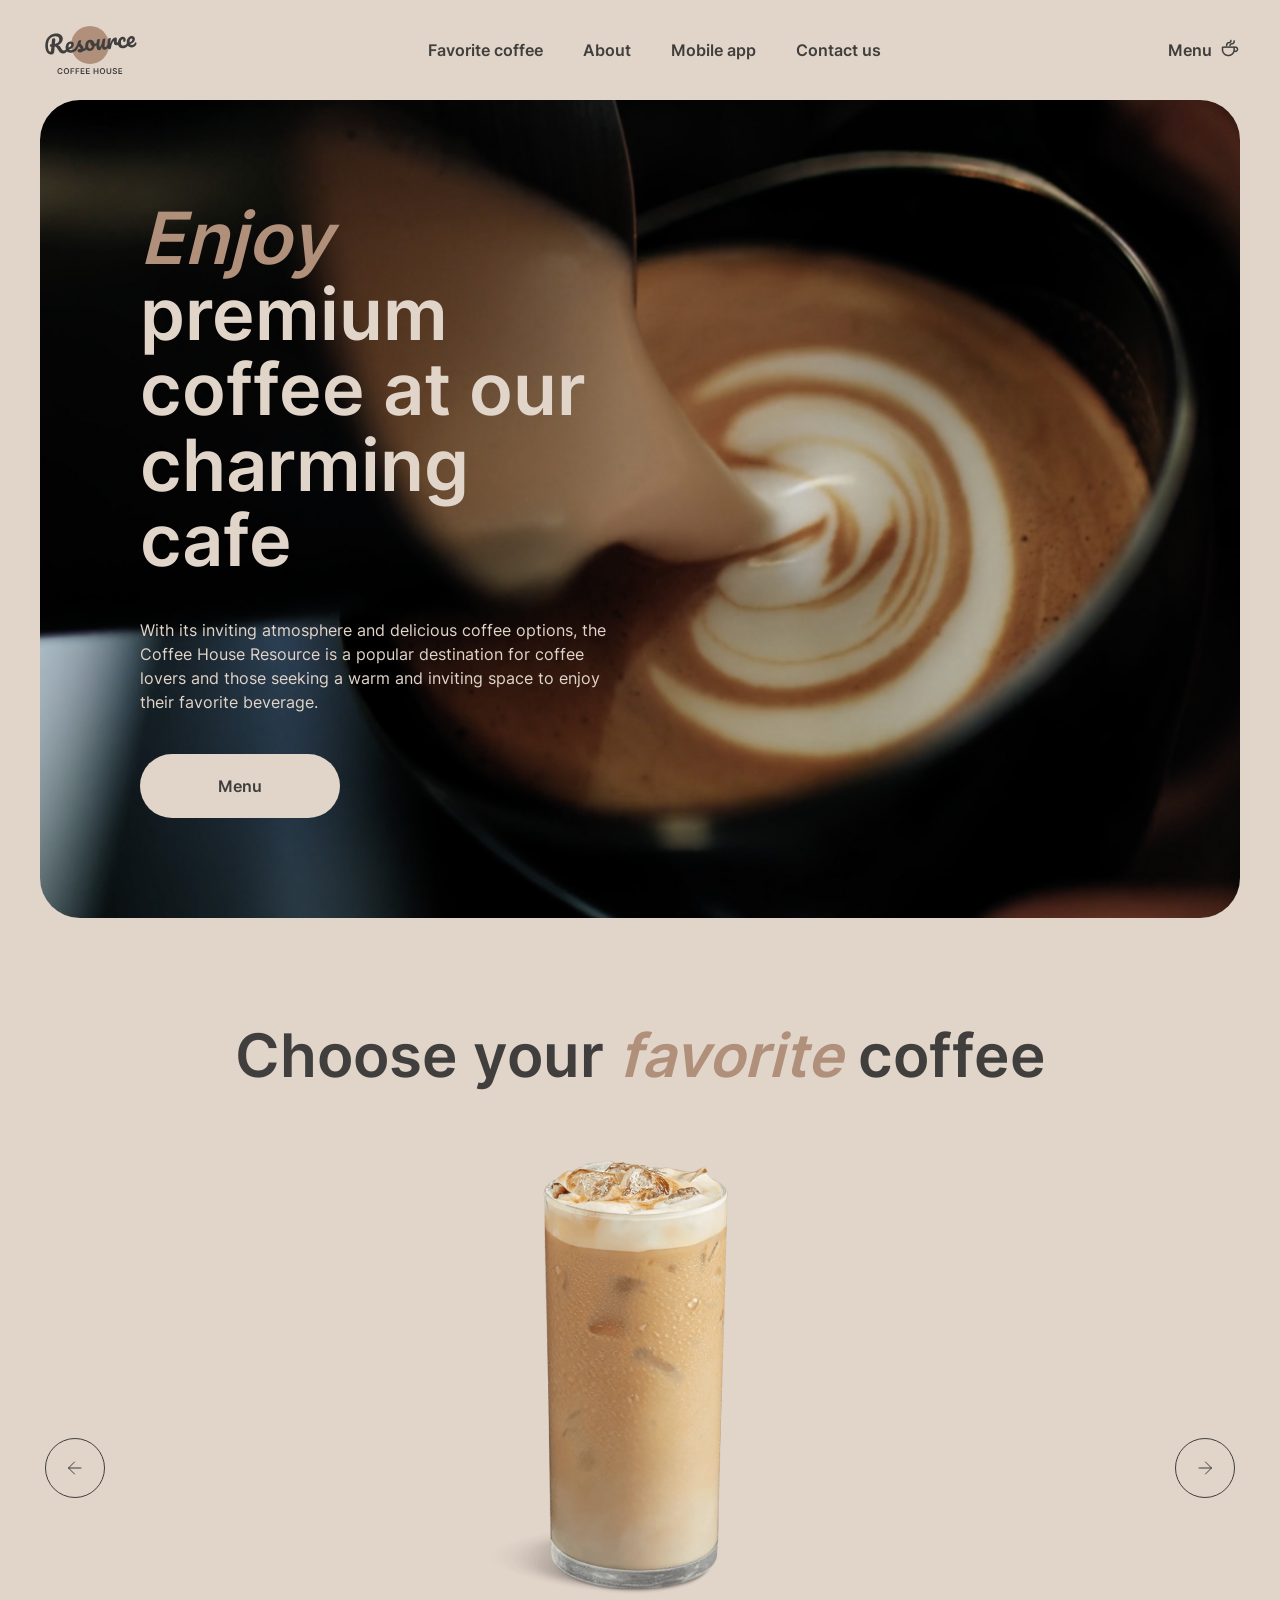
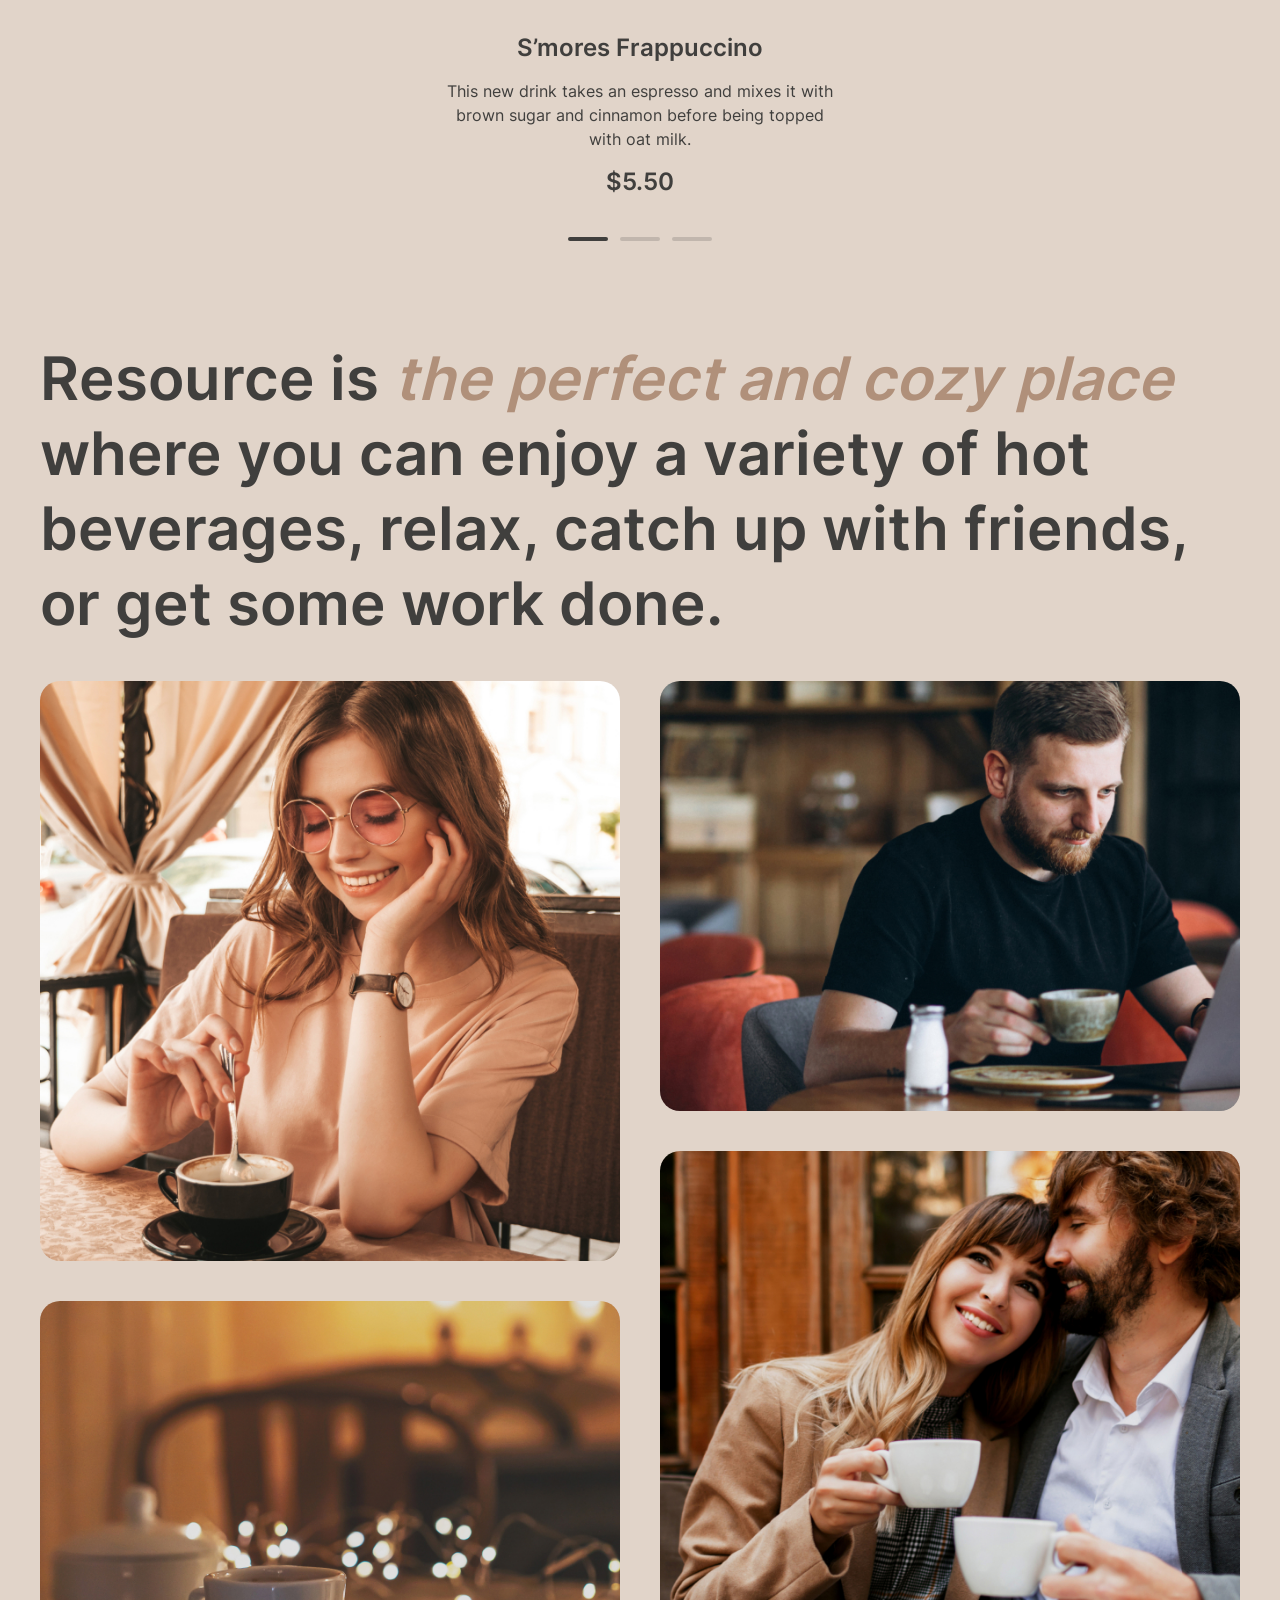
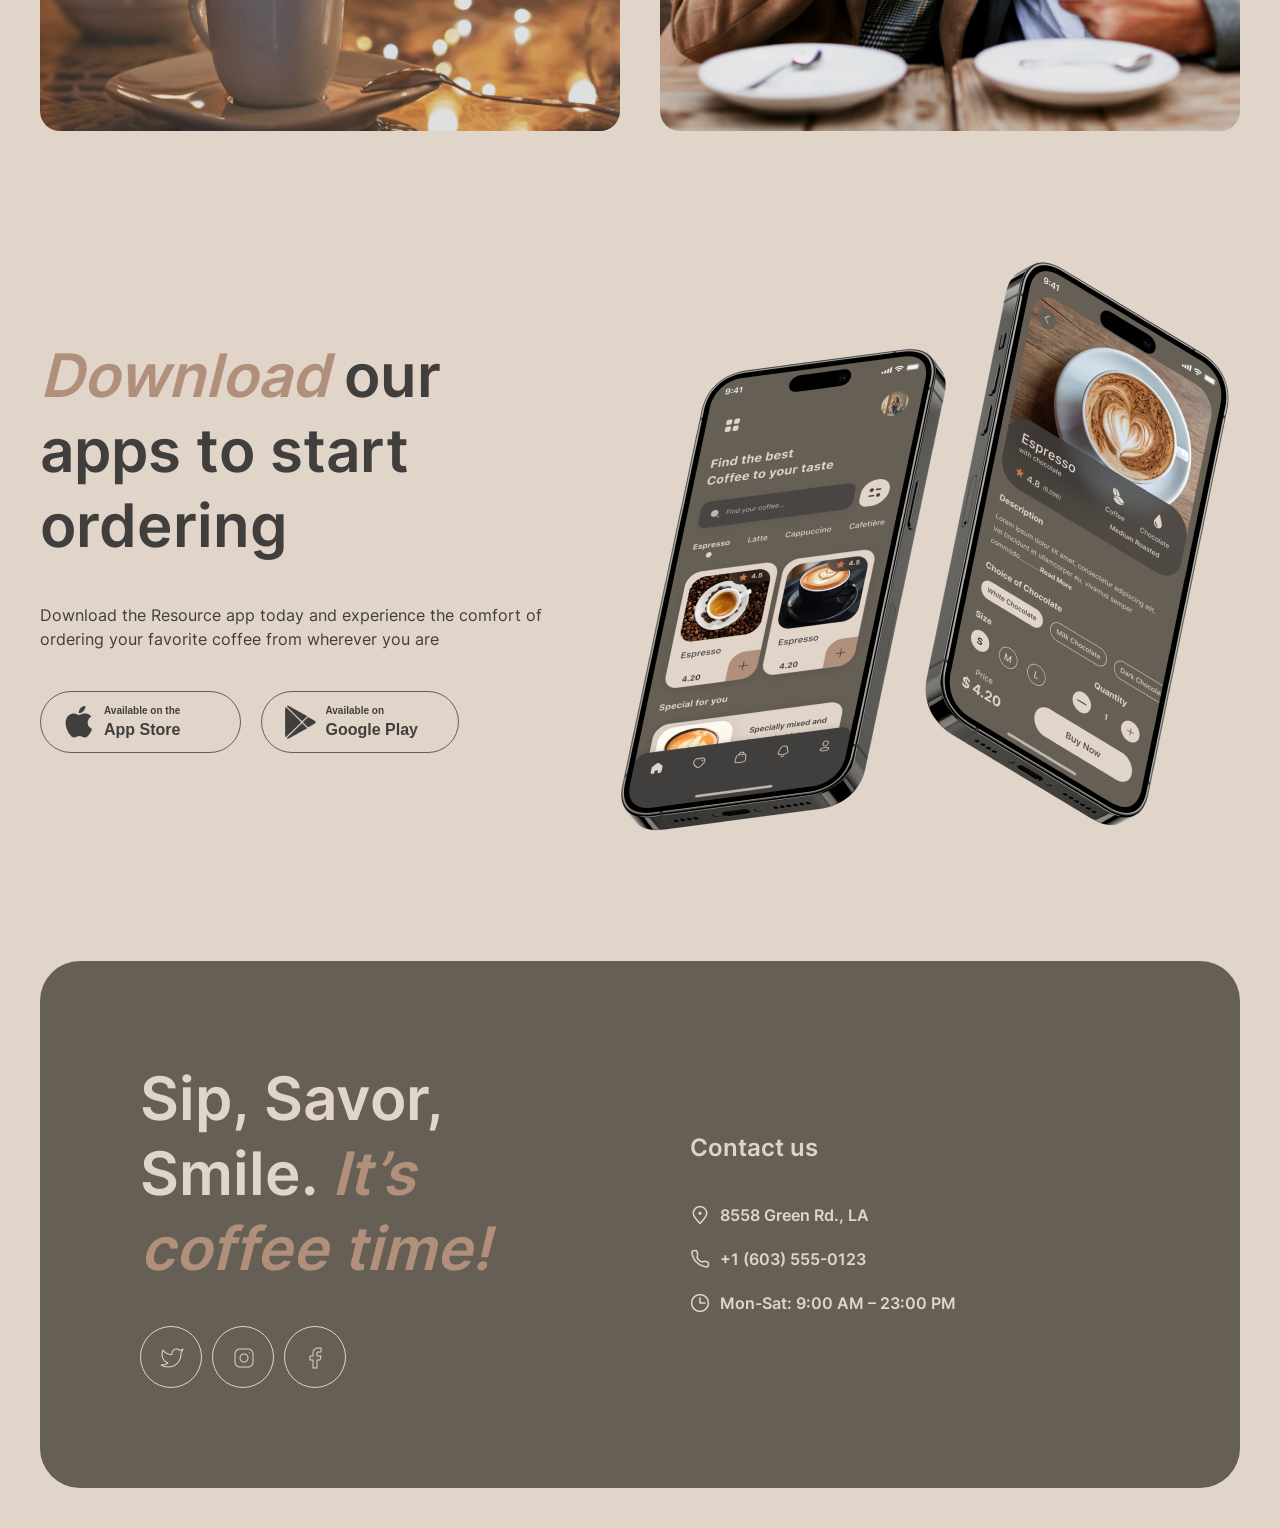
==== coffee-house/index.html @ 6db224a8 "feat: add implementation of the burger menu on both pages" ====
<!DOCTYPE html>
<html lang="en">

<head>
    <meta charset="UTF-8">
    <meta name="viewport" content="width=device-width, initial-scale=1.0">
    <link rel="stylesheet" href="styles.css">
    <link rel="icon" type="image/x-icon" href="images/favicon.ico">
    <title>Coffee House</title>
</head>

<body class="body">
    <header>
        <div class="container">
            <a class="logo" href="/coffee-house"><img src="images/logo.svg"
                    alt="Coffee House Logo"></a>
            <nav>
                <ul>
                    <li><a href="#favorite" class="nav-link">Favorite coffee</a></li>
                    <li><a href="#about-us" class="nav-link">About</a></li>
                    <li><a href="#download" class="nav-link">Mobile app</a></li>
                    <li><a href="#footer" class="nav-link">Contact us</a></li>
                </ul>
            </nav>
            <a class="menu-button" href="menu">Menu</a>
            <button class="burger"><span></span><span></span></button>
            <ul class="burger-menu">
                <li><a href="#favorite" class="burger-link">Favorite coffee</a></li>
                <li><a href="#about-us" class="burger-link">About</a></li>
                <li><a href="#download" class="burger-link">Mobile app</a></li>
                <li><a href="#footer" class="burger-link burger-last">Contact us</a></li>
                <li><a class="burger-link burger-last2" href="menu">Menu <img src="images/coffee-cup.png" alt="icon"></a></li>
            </ul>
        </div>
    </header>
    <main>
        <section id="welcome" class="welcome">
            <div class="container">
                <div class="welcome-content">
                    <h1><span class="fontAccent">Enjoy</span> premium coffee at our charming cafe</h1>
                    <p>With its inviting atmosphere and delicious coffee options, the Coffee House Resource is a popular
                        destination for coffee lovers and those seeking a warm and inviting space to enjoy their
                        favorite
                        beverage.</p>
                    <a class="button-primary" href="menu"><span>Menu</span></a>
                </div>
            </div>
        </section>
        <section id="favorite" class="favorite">
            <div class="container">
                <h2>Choose your <span class="fontAccent">favorite</span> coffee</h2>
                <button class="button-icon-dark prev"></button>
                <div class="favorite-item">
                    <img src="images/coffee-slider-1.png" alt="coffee slider 1">
                    <h3>S’mores Frappuccino</h3>
                    <p>This new drink takes an espresso and mixes it with brown sugar and cinnamon before being topped
                        with oat milk.</p>
                    <h3>$5.50</h3>
                </div>
                <button class="button-icon-dark next"></button>
                <div class="favorite-control">
                    <div class="active"></div>
                    <div></div>
                    <div></div>
                </div>
            </div>
        </section>
        <section id="about-us" class="about-us">
            <div class="container">
                <h2>Resource is <span class="fontAccent">the perfect and cozy place</span> where you can enjoy a variety
                    of hot beverages, relax, catch up with friends, or get some work done.</h2>
                <div class="about-us-gallery">
                    <figure>
                        <div class="img-container"><img src="images/about-1.jpg" alt="about-1"></div>
                    </figure>
                    <figure>
                        <div class="img-container"><img src="images/about-2.jpg" alt="about-2"></div>
                    </figure>
                    <figure>
                        <div class="img-container"><img src="images/about-3.jpg" alt="about-3"></div>
                    </figure>
                    <figure>
                        <div class="img-container"><img src="images/about-4.jpg" alt="about-4"></div>
                    </figure>
                </div>
            </div>
        </section>
        <section id="download" class="download">
            <div class="container">
                <div class="download-content">
                    <h2><span class="fontAccent">Download</span> our apps to start ordering</h2>
                    <p>Download the Resource app today and experience the comfort of ordering your favorite coffee from
                        wherever you are</p>
                    <div class="button-app-container">
                        <button class="button-app">
                            <span class="icon-apple"></span>
                            <span class="text">
                                <span class="caption">Available on the</span> <span>App Store</span>
                            </span>
                        </button>
                        <button class="button-app" style="padding-right: 40px;">
                            <span class="icon-google"></span>
                            <span class="text">
                                <span class="caption">Available on</span><span>Google Play</span>
                            </span>
                        </button>
                    </div>
                </div>
                <img src="images/mobile-screens.png" alt="Download our app">
            </div>
        </section>
        <footer id="footer" class="footer">
            <div class="container">
                <div class="footer-container">
                    <div class="footer-left">
                        <h2>Sip, Savor, Smile. <span class="fontAccent">It’s coffee time!</span></h2>
                        <ul>
                            <li><a href="https://twitter.com"><i></i></a></li>
                            <li><a href="https://x.com"></a><i></i></li>
                            <li><a href="https://facebook.com"><i></i></a></li>
                        </ul>
                    </div>
                    <div class="footer-right">
                        <h3>Contact us</h3>
                        <ul>
                            <li><a href="https://maps.app.goo.gl/t4hetUvijVjpXAoU9" target="_blank">8558 Green Rd.,
                                    LA</a></li>
                            <li><a href="tel:+1-603-555-0123">+1 (603) 555-0123</a></li>
                            <li><a href="#footer">Mon-Sat: 9:00 AM – 23:00 PM</a></li>
                        </ul>
                    </div>
                </div>
            </div>
        </footer>
    </main>
    <script src="script.js"></script>
</body>

</html>
---- coffee-house/styles.css ----
@font-face {
  font-display: swap;
  font-family: "Inter";
  font-style: normal;
  font-weight: 400;
  src: url("fonts/inter-v13-latin-regular.woff2") format("woff2");
}
@font-face {
  font-display: swap;
  font-family: "Inter";
  font-style: normal;
  font-weight: 600;
  src: url("fonts/inter-v13-latin-600.woff2") format("woff2");
}
html {
  scroll-behavior: smooth;
}

body {
  max-width: 1440px;
  margin: 0 auto;
  font-family: "Inter";
  font-size: 16px;
  font-weight: 400;
  line-height: 150%;
  background: #E1D4C9;
  color: #403F3D;
}

.overflow {
  overflow: hidden;
}

.body.overflow .burger span {
  transform: rotate(45deg);
  top: 50%;
}
.body.overflow .burger span:last-of-type {
  transform: rotate(-45deg);
}

.container {
  margin: 0 40px;
  max-width: 1360px;
  display: flex;
  flex-wrap: wrap;
}
@media screen and (max-width: 380px) {
  .container {
    margin: 0 16px;
  }
}

h1, h2, h3 {
  margin: 0;
  font-weight: 600;
}

h1 {
  font-size: 72px;
  line-height: 105%;
}
@media screen and (max-width: 700px) {
  h1 {
    font-size: 42px;
    line-height: 115%;
  }
}

h2 {
  font-size: 60px;
  line-height: 125%;
}
@media screen and (max-width: 700px) {
  h2 {
    font-size: 32px;
  }
}

h3 {
  font-size: 24px;
  line-height: 125%;
}

ul {
  list-style-type: none;
  margin: 0;
  padding: 0;
}

p {
  margin: 0;
}

.fontAccent {
  font-style: italic;
  color: #B0907A;
}

.caption {
  font-size: 10px;
  font-weight: 600;
  line-height: 140%;
}

a, button {
  font-weight: 600;
  line-height: 150%;
  text-decoration: none;
  color: #403F3D;
  border: none;
  background: none;
  cursor: pointer;
}

a {
  position: relative;
}
a::after {
  content: "";
  position: absolute;
  bottom: -5px;
  left: 0;
  width: 0%;
  transition: width 0.3s ease;
  height: 2px;
  background: #403F3D;
  border-radius: 25px;
}
@media (hover: hover) {
  a:hover::after {
    width: 100%;
  }
}

.button-primary {
  padding: 20px 0px;
  border-radius: 100px;
  font-size: 16px;
  background: #E1D4C9;
}
.button-primary::after {
  content: none;
}
.button-primary span {
  position: relative;
}
.button-primary span::before {
  transition: opacity 0.3s ease;
  content: "";
  position: absolute;
  width: 20px;
  height: 20px;
  background: url("images/css_sprites.png") -10px -50px;
  right: -30px;
  opacity: 0;
}
@media (hover: hover) {
  .button-primary:hover span::before {
    opacity: 1;
  }
}

.button-icon-dark {
  padding: 29px;
  border-radius: 100%;
  border: 1px solid #403F3D;
  background-image: url([data-uri]);
  background-repeat: no-repeat;
  background-position: center;
  transition: all 0.3s ease;
}
@media (hover: hover) {
  .button-icon-dark:hover {
    background-color: #403F3D;
    background-image: url([data-uri]);
  }
}

.button-app {
  padding: 12px 60px 10px 20px;
  border-radius: 100px;
  font-size: 16px;
  border: 1px solid #665F55;
  transition: background-color 0.3s ease;
}
@media (hover: hover) {
  .button-app:hover {
    background-color: #665F55;
    color: #E1D4C9;
  }
  .button-app:hover span[class^=icon-] {
    filter: invert(100%);
  }
}

.burger {
  z-index: 199;
}
.burger-link {
  font-size: 32px;
  font-weight: 600;
  line-height: 125%;
}
.burger-link.menu-button::before {
  width: 40px;
  height: 40px;
}
.burger-last {
  margin-top: 160px;
}
@media screen and (max-width: 700px) {
  .burger-last {
    margin-top: 0;
  }
}
.burger-last2 {
  margin-top: 40px;
}
.burger-last2 img {
  padding-left: 15px;
}
.burger-menu {
  display: none;
  position: fixed;
  transform: translateX(100%);
  transition: transform 0.3s ease;
  flex-direction: column;
  justify-content: start;
  align-items: center;
  overflow-y: scroll;
  top: 0;
  left: 0;
  right: 0;
  bottom: 0;
  z-index: 101;
  background: #E1D4C9;
  padding-top: 160px;
  gap: 60px;
}
@media screen and (max-width: 768px) {
  .burger-menu {
    display: flex;
  }
}
.burger-show {
  transform: translateX(0);
}

section {
  margin-bottom: 100px;
}

header {
  margin: 20px 0;
}
header .logo {
  z-index: 1000;
}
header .logo::after {
  content: none;
  margin: 20px 0;
}
header .container {
  justify-content: space-between;
  align-items: center;
}
header ul {
  display: flex;
  gap: 40px;
}
header .burger {
  display: none;
}
header .menu-button {
  padding-right: 28px;
  position: relative;
}
header .menu-button::before {
  content: "";
  position: absolute;
  width: 20px;
  height: 20px;
  background: url("images/css_sprites.png") -10px -50px;
  right: 0;
}
header a {
  display: flex;
}
@media screen and (max-width: 768px) {
  header .menu-button, header nav {
    display: none;
  }
  header .burger-link.menu-button {
    display: flex;
  }
  header .burger {
    display: flex;
    flex-direction: column;
    border: 1px solid #665F55;
    border-radius: 100px;
    padding: 21px;
    position: relative;
    text-align: center;
  }
  header .burger span {
    transition: all 0.5s ease;
    position: absolute;
    top: 37%;
    left: 30%;
    width: 17px;
    height: 1.5px;
    background-color: #403F3D;
  }
  header .burger span:last-of-type {
    top: 58%;
  }
}

.welcome {
  color: #E1D4C9;
}
.welcome-content {
  margin: 100px;
  display: flex;
  flex-direction: column;
  gap: 40px;
  flex-basis: 40%;
}
.welcome .container {
  border-radius: 40px;
  background: no-repeat url("images/img-hero.jpg");
  background-size: cover;
  background-position: center;
}
.welcome a {
  width: 200px;
  text-align: center;
}
@media screen and (max-width: 768px) {
  .welcome-content {
    flex-basis: 100%;
    margin: 100px 60px;
  }
  .welcome .button-primary span {
    margin-right: 30px;
  }
  .welcome .button-primary span:before {
    opacity: 1;
  }
}
@media screen and (max-width: 380px) {
  .welcome-content {
    margin: 60px 16px;
  }
}

.favorite-item {
  display: flex;
  flex-direction: column;
  align-items: center;
  max-width: 36%;
  margin: 40px 0;
  text-align: center;
}
.favorite-control {
  display: flex;
  gap: 12px;
}
.favorite-control div {
  height: 4px;
  width: 40px;
  border-radius: 30px;
  background: #C1B6AD;
  cursor: pointer;
}
.favorite-control .active {
  background: #403F3D;
}
.favorite .container {
  flex-direction: column;
  align-items: center;
  justify-content: center;
  position: relative;
}
.favorite p {
  margin: 16px;
  text-align: center;
}
.favorite img {
  margin-bottom: 20px;
}
@media screen and (max-width: 550px) {
  .favorite img {
    width: 100%;
  }
}
.favorite button {
  position: absolute;
  top: 51%;
}
.favorite .prev {
  left: 5px;
  transform-origin: center;
  transform: rotate(180deg);
}
.favorite .next {
  right: 5px;
}
@media screen and (max-width: 768px) {
  .favorite-item {
    max-width: 68%;
  }
  .favorite h2 {
    text-align: center;
  }
  .favorite .prev {
    left: 0;
    top: 55%;
  }
  .favorite .next {
    right: 0;
    top: 55%;
  }
}
@media screen and (max-width: 380px) {
  .favorite-item {
    max-width: unset;
  }
  .favorite-item p {
    margin: 16px 0;
  }
  .favorite .next, .favorite .prev {
    display: none;
  }
}

.about-us {
  margin-bottom: 60px;
}
@media screen and (max-width: 768px) {
  .about-us {
    margin-bottom: 85px;
  }
}
.about-us .container {
  flex-direction: column;
}
.about-us-gallery {
  margin-top: 40px;
  -moz-column-count: 2;
       column-count: 2;
  -moz-column-gap: 40px;
       column-gap: 40px;
}
@media screen and (max-width: 768px) {
  .about-us-gallery {
    display: flex;
    flex-flow: column wrap;
  }
}
.about-us-gallery .img-container {
  border-radius: 20px;
  max-width: 100%;
  display: flex;
  align-items: center;
  grid-row: 1/-1;
  grid-column: 1;
  overflow: hidden;
}
@media screen and (max-width: 768px) {
  .about-us-gallery .img-container {
    min-width: 100%;
  }
}
@media (hover: hover) {
  .about-us-gallery .img-container:hover img {
    transform: scale(1);
  }
}
.about-us-gallery .img-container img {
  transition: all 0.3s ease;
  transform: scale(1.1);
  transform-origin: center;
  width: 100%;
}
@media screen and (max-width: 380px) {
  .about-us-gallery .img-container img {
    transform: translateX(-189px);
    width: unset;
  }
}
.about-us-gallery figure {
  margin: 0;
  display: grid;
  grid-template-rows: 1fr auto;
  margin-bottom: 40px;
  -moz-column-break-inside: avoid;
       break-inside: avoid;
}
.about-us-gallery figure:first-of-type .img-container {
  max-width: 660px;
  max-height: 590px;
}
.about-us-gallery figure:nth-of-type(2) .img-container {
  max-width: 660px;
  max-height: 430px;
}
.about-us-gallery figure:nth-of-type(3) .img-container {
  max-width: 660px;
  max-height: 430px;
}
.about-us-gallery figure:last-of-type .img-container {
  max-width: 660px;
  max-height: 590px;
}
@media screen and (max-width: 768px) {
  .about-us-gallery figure {
    margin-bottom: 14px;
  }
  .about-us-gallery figure:nth-of-type(2) .img-container, .about-us-gallery figure:nth-of-type(3) .img-container {
    display: none;
  }
}

.download .container {
  justify-content: space-between;
}
.download-content {
  display: flex;
  flex-direction: column;
  justify-content: center;
  flex-basis: 45%;
}
@media screen and (max-width: 768px) {
  .download-content {
    flex-basis: 100%;
  }
}
.download .button-app-container {
  display: flex;
  flex-wrap: wrap;
  gap: 20px;
}
.download p {
  margin: 40px 0;
}
.download button {
  display: flex;
}
.download button .icon-google {
  width: 36px;
  height: 36px;
  background: url("images/css_sprites.png") -10px -358px;
}
.download button .icon-apple {
  width: 36px;
  height: 36px;
  background: url("images/css_sprites.png") -10px -302px;
}
.download button .text {
  display: flex;
  flex-direction: column;
  padding-left: 7px;
  text-align: left;
}
@media screen and (max-width: 768px) {
  .download img {
    margin: 102px auto 0;
  }
}
@media screen and (max-width: 765px) {
  .download img {
    width: 100%;
  }
}
@media screen and (max-width: 380px) {
  .download img {
    margin-top: 42px;
  }
}

.footer {
  color: #E1D4C9;
  margin-bottom: 40px;
}
.footer a {
  color: #E1D4C9;
}
.footer h2, .footer h3 {
  margin-bottom: 40px;
}
.footer-left, .footer-right {
  flex: 1 1 0;
}
.footer-container {
  display: flex;
  flex-wrap: wrap;
  background-color: #665F55;
  padding: 100px;
  align-items: center;
  border-radius: 40px;
  width: 100%;
}
@media screen and (max-width: 768px) {
  .footer-container {
    padding: 100px 60px;
  }
}
@media screen and (max-width: 380px) {
  .footer-container {
    padding: 60px 15px;
  }
}
.footer-left a::after {
  content: none;
}
.footer-left ul {
  display: flex;
  gap: 10px;
}
.footer-left ul i {
  width: 24px;
  height: 24px;
  display: block;
  margin: 19px;
}
.footer-left ul i::after {
  content: none;
}
.footer-left ul li {
  width: 60px;
  height: 60px;
  border-radius: 100%;
  border: 1px solid #E1D4C9;
  cursor: pointer;
  transition: all 0.3s ease;
}
@media (hover: hover) {
  .footer-left ul li:hover {
    background-color: #E1D4C9;
  }
  .footer-left ul li:hover i {
    filter: invert(1);
  }
}
.footer-left ul li:first-of-type i {
  background: url("images/css_sprites.png") -10px -258px;
}
.footer-left ul li:nth-of-type(2) i {
  background: url("images/css_sprites.png") -10px -214px;
}
.footer-left ul li:last-of-type i {
  background: url("images/css_sprites.png") -10px -170px;
}
.footer-right {
  margin-left: 100px;
}
.footer-right ul {
  display: flex;
  flex-direction: column;
  gap: 20px;
}
.footer-right a::after {
  background-color: #E1D4C9;
}
.footer-right li:first-of-type a {
  background: url("images/css_sprites.png") -10px -130px no-repeat;
}
.footer-right li:nth-of-type(2) a {
  background: url("images/css_sprites.png") -10px -90px no-repeat;
}
.footer-right li:last-of-type a {
  background: url("images/css_sprites.png") -10px -10px no-repeat;
}
.footer-right a {
  padding-left: 30px;
}
@media screen and (max-width: 768px) {
  .footer-right {
    margin-left: 0;
    margin-top: 100px;
  }
  .footer-left {
    flex: unset;
  }
}
@media screen and (max-width: 380px) {
  .footer-right {
    margin-top: 40px;
  }
}

@media screen and (max-width: 410px) {
  body.menu h1 {
    font-size: 32px;
    line-height: 115%;
  }
}
body.menu .menu-columns {
  display: flex;
  flex-flow: row wrap;
  justify-content: center;
  width: 100%;
  gap: 40px;
}
body.menu .menu-columns-item {
  flex: 0 0 20%;
  border-radius: 40px;
  outline: 1px solid #C1B6AD;
  cursor: pointer;
}
body.menu .menu-columns-item-text {
  margin: 20px;
  display: flex;
  flex-direction: column;
}
body.menu .menu-columns-item-text p {
  margin: 12px 0;
}
@media screen and (max-width: 768px) {
  body.menu .menu-columns-item {
    flex-basis: 45%;
    flex-grow: 0;
  }
  body.menu .menu-columns-item:nth-of-type(8), body.menu .menu-columns-item:nth-of-type(7), body.menu .menu-columns-item:nth-of-type(6), body.menu .menu-columns-item:nth-of-type(5) {
    display: none;
  }
}
@media (hover: hover) {
  body.menu .menu-columns-item:hover .img-box img {
    transform: scale(1);
  }
}
body.menu .menu-columns .img-box {
  width: 310px;
  height: 310px;
  border-radius: 40px;
  overflow: hidden;
  display: flex;
}
body.menu .menu-columns .img-box img {
  transform: scale(1.1);
  transform-origin: center;
  transition: all 0.3s ease;
}
body.menu .menu-list .container {
  flex-direction: column;
  align-items: center;
}
@media screen and (max-width: 768px) {
  body.menu .menu-list {
    margin-bottom: 90px;
  }
}
body.menu .menu-list ul {
  display: flex;
  justify-content: center;
  gap: 16px;
  margin-bottom: 40px;
}
@media screen and (max-width: 400px) {
  body.menu .menu-list ul {
    gap: 6px;
    width: 100%;
  }
}
body.menu .menu-list ul .active {
  background-color: #665F55;
  color: #E1D4C9;
  border-color: #665F55;
}
body.menu .menu-list ul .active i {
  background-color: #E1D4C9;
}
body.menu .menu-list ul button {
  border: 1px solid #C1B6AD;
  border-radius: 100px;
  display: flex;
  align-items: center;
  padding: 8px;
  padding-right: 18px;
  font-size: 16px;
  transition: all 0.3s ease;
}
@media (hover: hover) {
  body.menu .menu-list ul button:hover {
    background-color: #665F55;
    color: #E1D4C9;
    border-color: #665F55;
  }
  body.menu .menu-list ul button:hover i {
    background-color: #E1D4C9;
  }
}
body.menu .menu-list ul button i {
  padding: 6.5px;
  background-color: #C1B6AD;
  border-radius: 50px;
  margin-right: 8px;
  display: inline-block;
}
body.menu .menu-list ul button i::before {
  content: "";
  display: block;
  left: 0;
  background: url("images/lazy_me.png") -10px -10px;
  width: 17px;
  height: 17px;
}
body.menu .menu-list li:nth-of-type(2) i::before {
  background: url("images/lazy_me.png") -10px -47px;
}
body.menu .menu-list li:last-of-type i::before {
  background: url("images/lazy_me.png") -10px -84px;
}
body.menu .menu-list .refresh {
  display: none;
}
body.menu .menu-list .refresh svg {
  fill: none;
  transition: fill 0.3s ease;
}
@media (hover: hover) {
  body.menu .menu-list .refresh:hover svg {
    fill: #665F55;
  }
  body.menu .menu-list .refresh:hover svg path {
    stroke: #C1B6AD;
  }
}
@media screen and (max-width: 768px) {
  body.menu .menu-list .refresh {
    display: block;
    width: 100%;
  }
}
body.menu h1 {
  font-size: 60px;
  line-height: 125%;
  text-align: center;
  width: 60%;
  margin-bottom: 39px;
}
@media screen and (max-width: 768px) {
  body.menu h1 {
    width: 100%;
    margin: 0 auto 40px auto;
  }
}
@media screen and (max-width: 520px) {
  body.menu h1 {
    font-size: 32px;
    line-height: 125%;
  }
}
body.menu .menu-button {
  cursor: default;
}
body.menu .menu-button::after {
  width: 100%;
  bottom: -2px;
}/*# sourceMappingURL=styles.css.map */
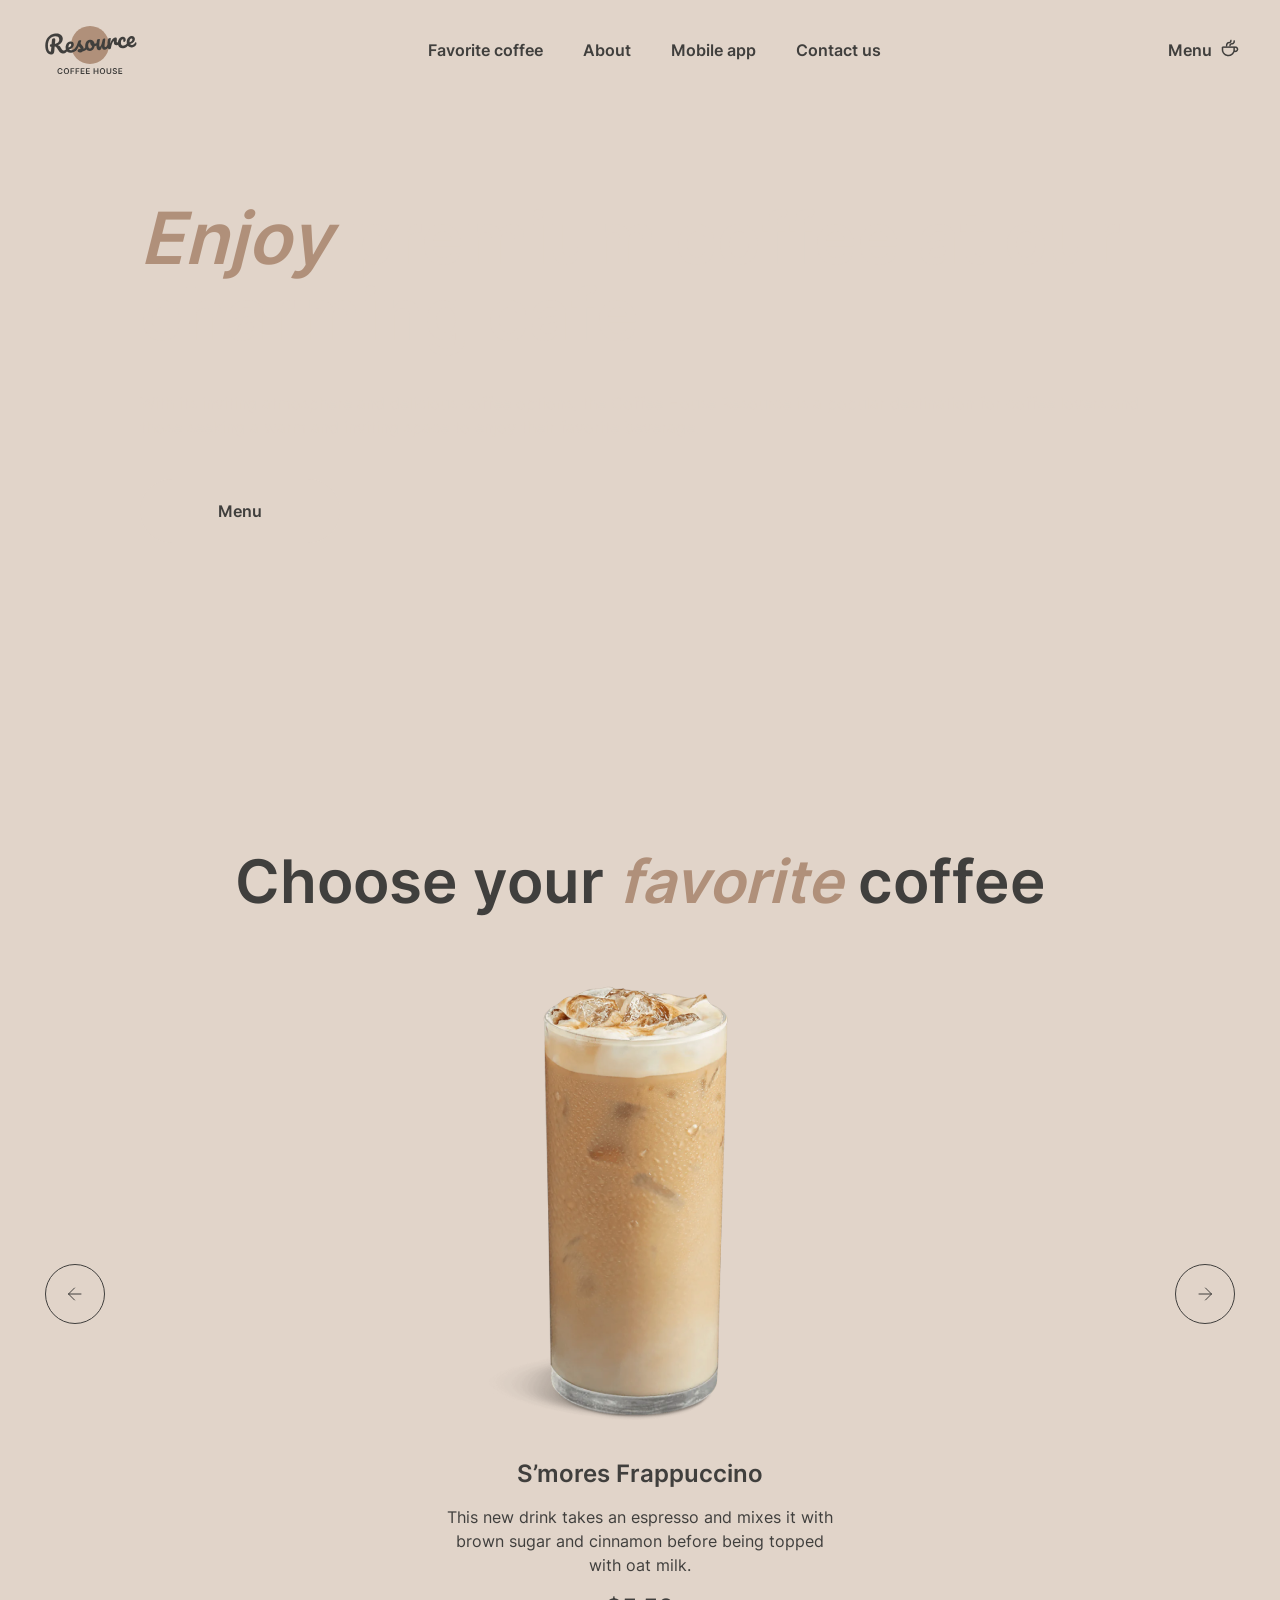
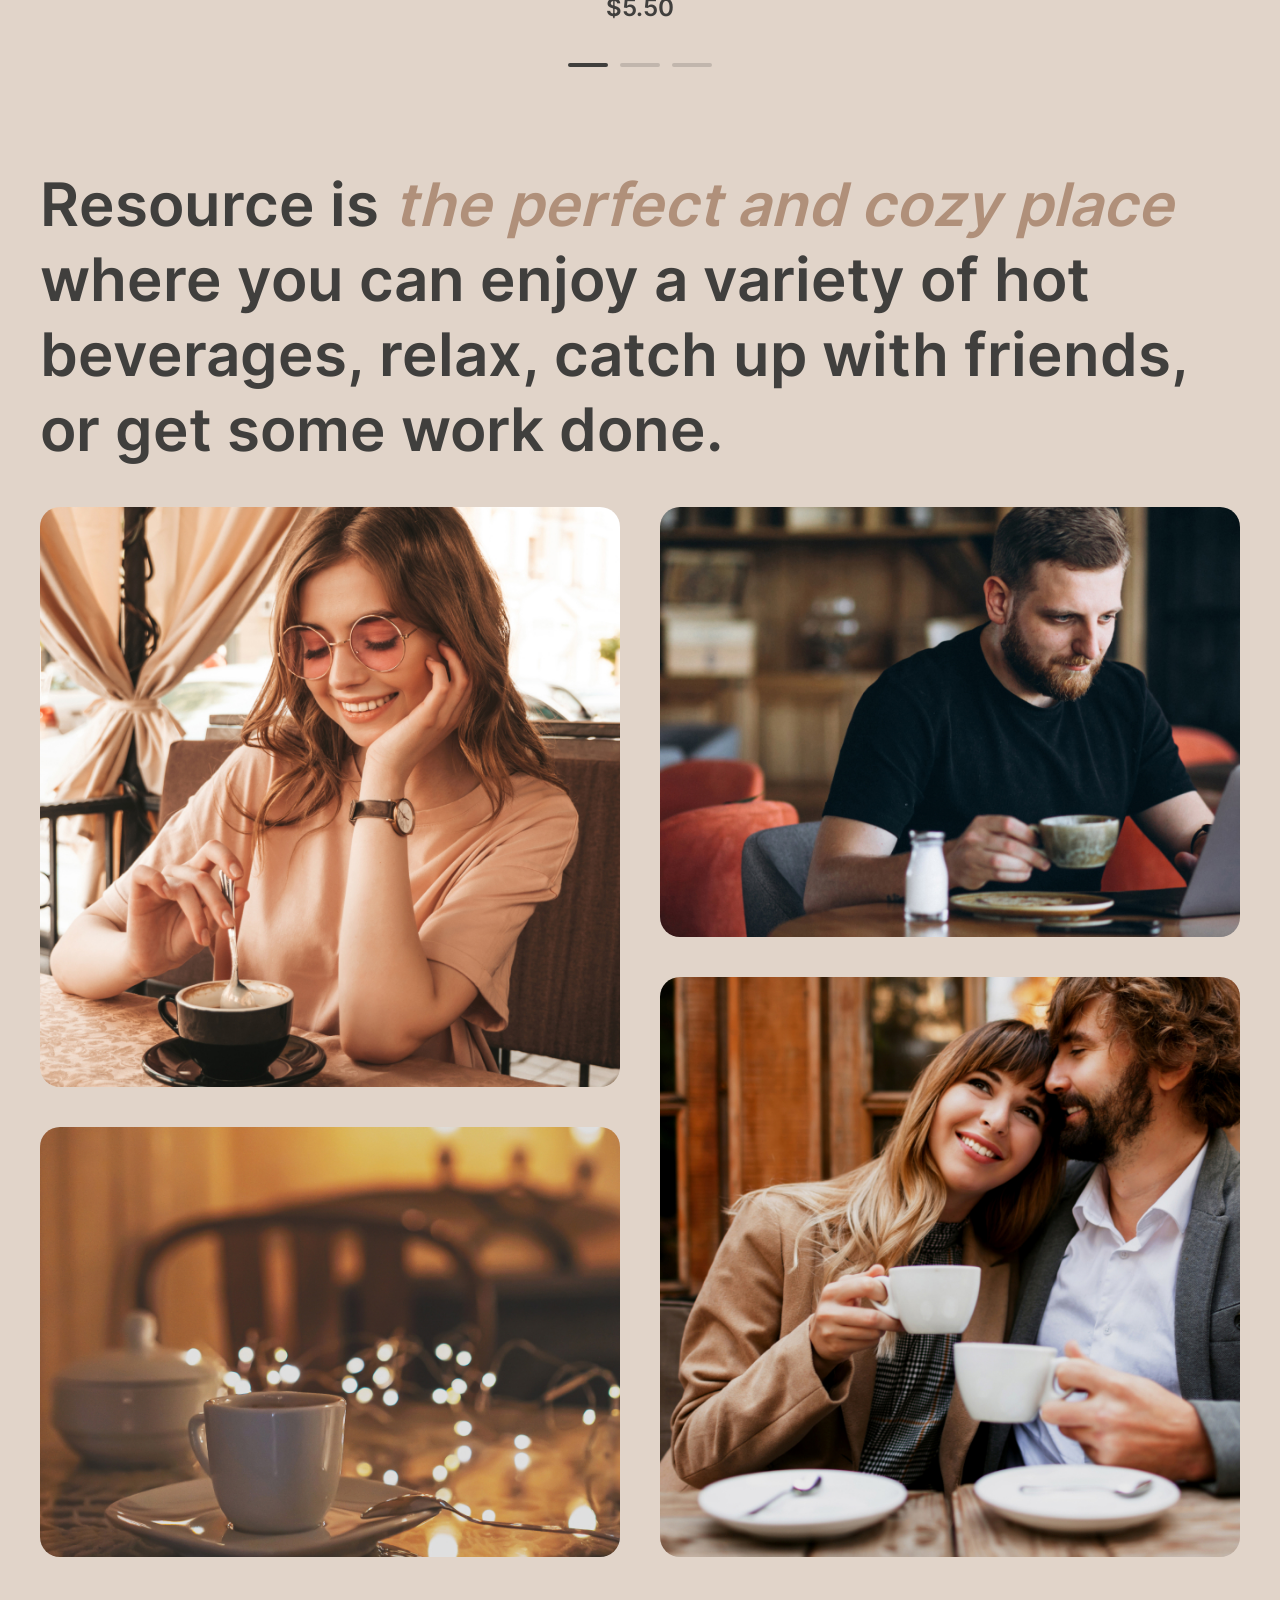
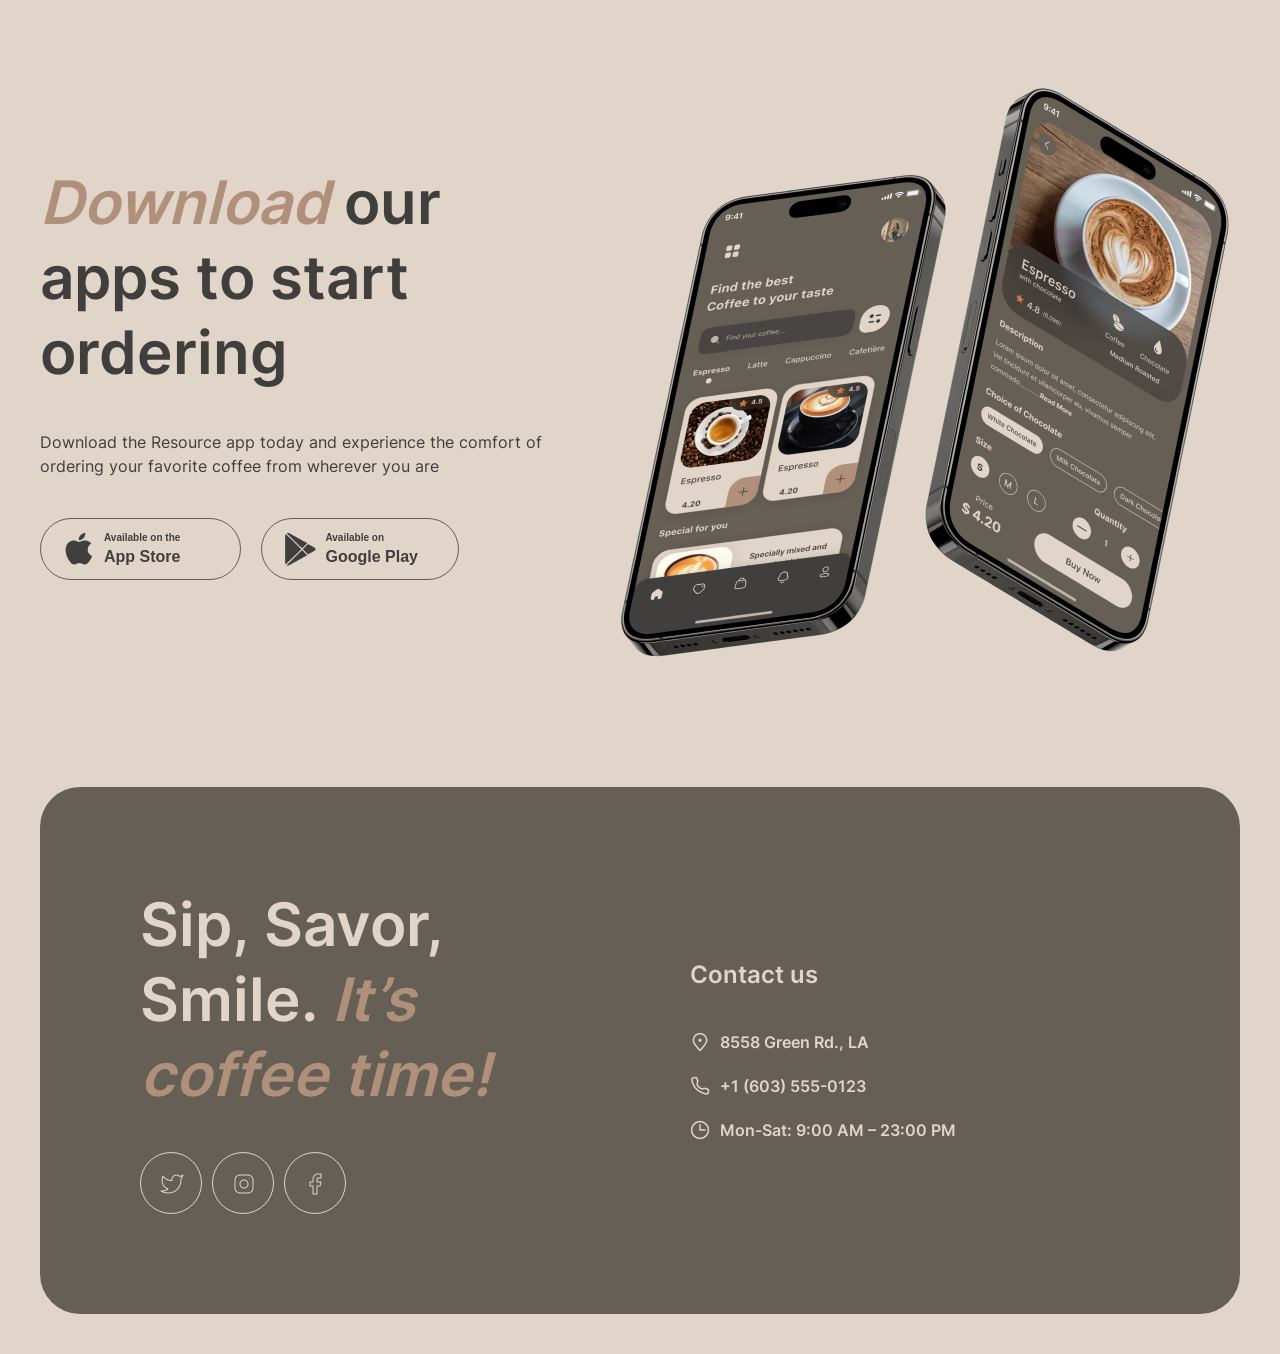
==== commit ed7fe669: "feat: add background video" ====
--- a/coffee-house/index.html
+++ b/coffee-house/index.html
@@ -36,6 +36,7 @@
     <main>
         <section id="welcome" class="welcome">
             <div class="container">
+                <video src="images/video.mp4" autoplay="" muted="" loop=""></video>
                 <div class="welcome-content">
                     <h1><span class="fontAccent">Enjoy</span> premium coffee at our charming cafe</h1>
                     <p>With its inviting atmosphere and delicious coffee options, the Coffee House Resource is a popular
--- a/coffee-house/styles.css
+++ b/coffee-house/styles.css
@@ -320,24 +320,42 @@
 .welcome {
   color: #E1D4C9;
 }
+.welcome video {
+  -o-object-fit: cover;
+     object-fit: cover;
+  height: 100%;
+  width: 100%;
+  filter: brightness(0.6);
+}
 .welcome-content {
   margin: 100px;
   display: flex;
   flex-direction: column;
   gap: 40px;
-  flex-basis: 40%;
+  max-width: 40%;
+  position: absolute;
+  left: 0;
+}
+@media screen and (max-width: 1370px) {
+  .welcome-content {
+    max-width: 100%;
+  }
 }
 .welcome .container {
+  position: relative;
+  max-width: 1360px;
+  height: 644px;
+  overflow: hidden;
+  display: flex;
+  justify-content: center;
   border-radius: 40px;
-  background: no-repeat url("images/img-hero.jpg");
-  background-size: cover;
-  background-position: center;
+  margin-bottom: 100px;
 }
 .welcome a {
   width: 200px;
   text-align: center;
 }
-@media screen and (max-width: 768px) {
+@media screen and (max-width: 795px) {
   .welcome-content {
     flex-basis: 100%;
     margin: 100px 60px;
@@ -349,7 +367,10 @@
     opacity: 1;
   }
 }
-@media screen and (max-width: 380px) {
+@media screen and (max-width: 490px) {
+  .welcome .container {
+    height: 552px;
+  }
   .welcome-content {
     margin: 60px 16px;
   }
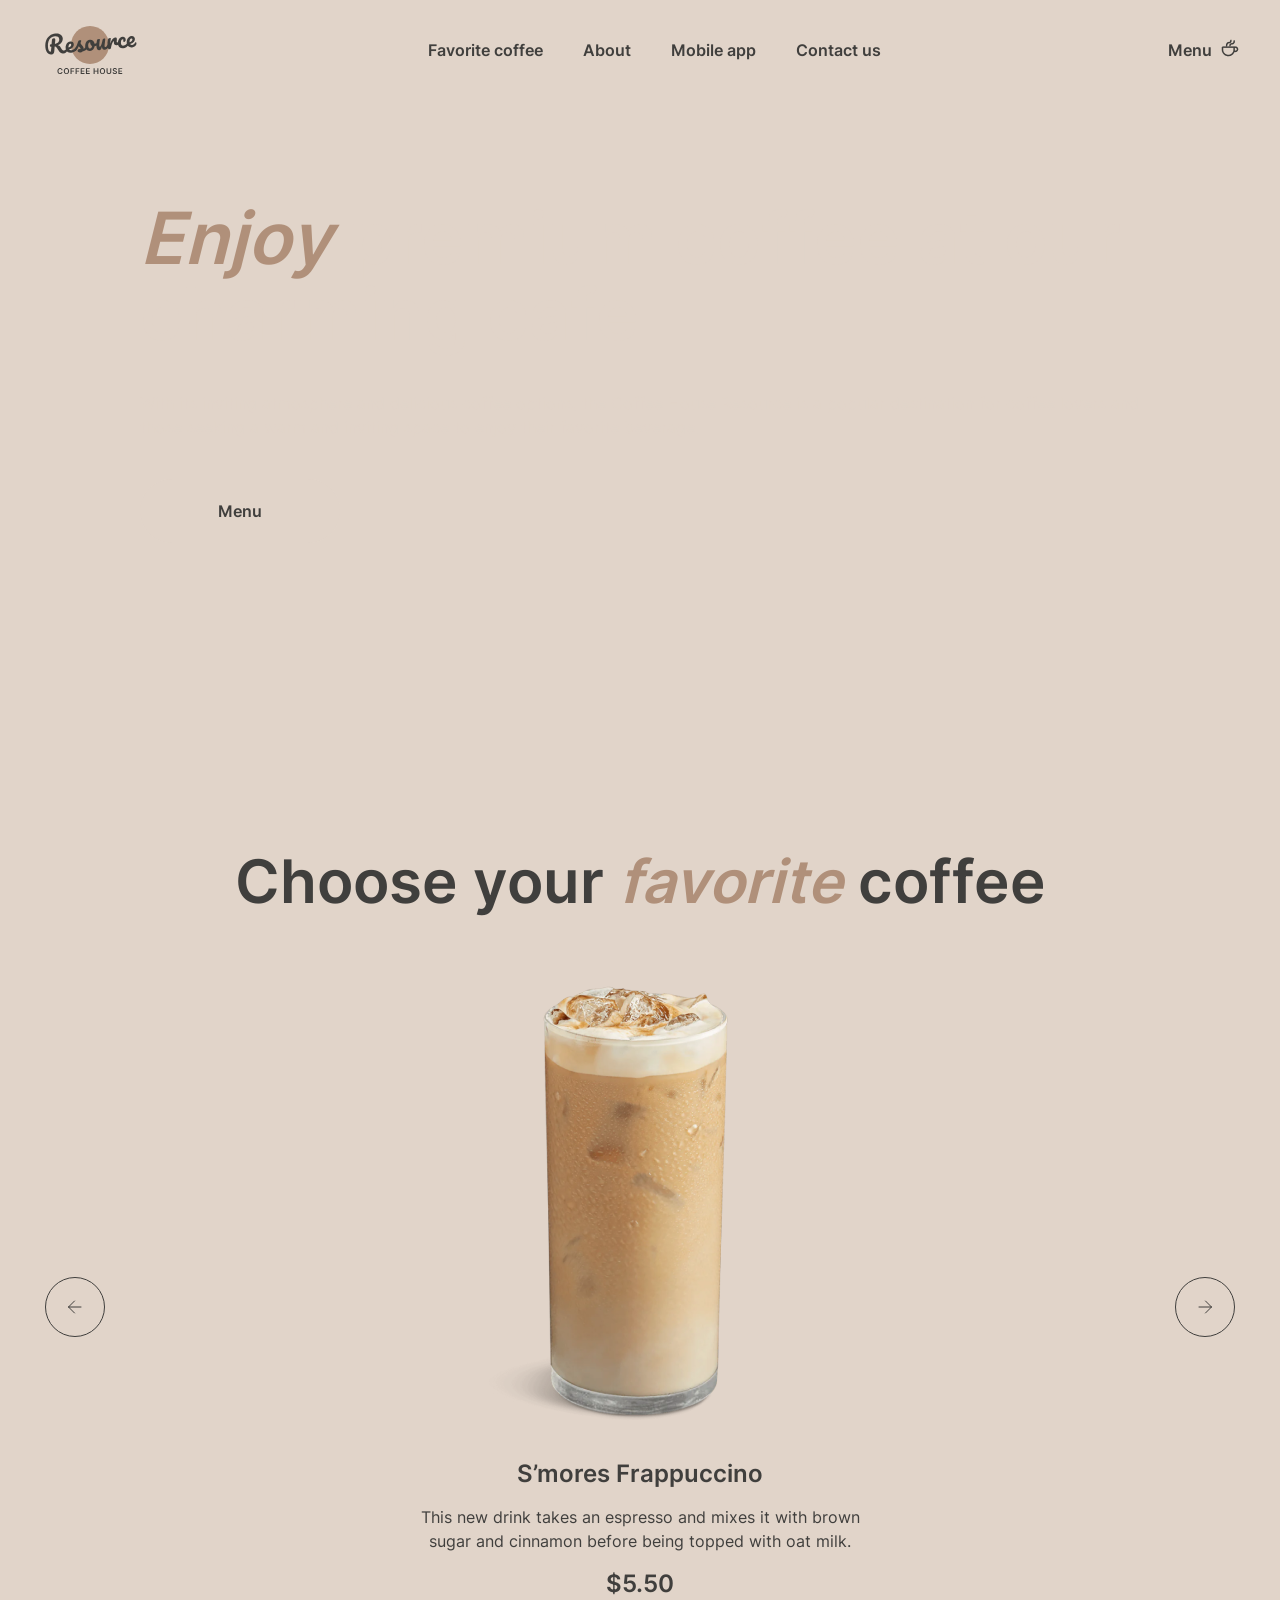
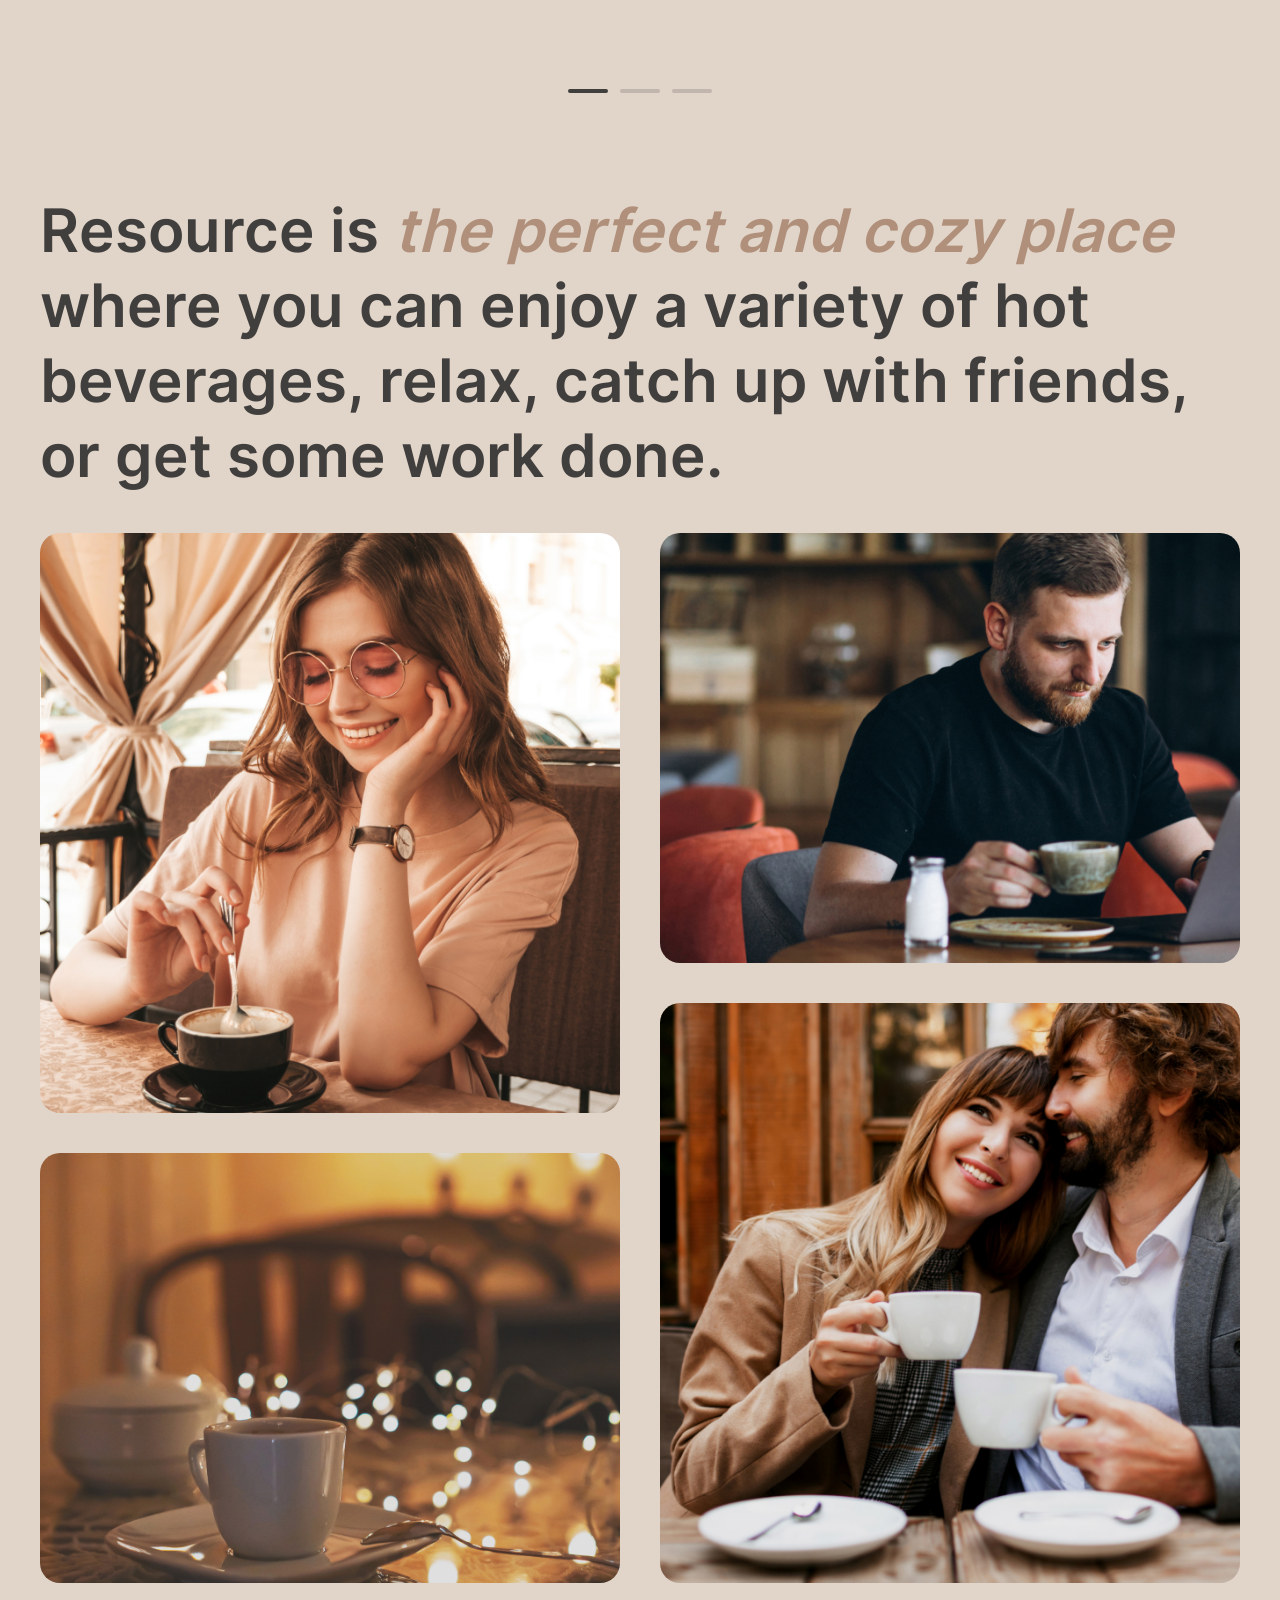
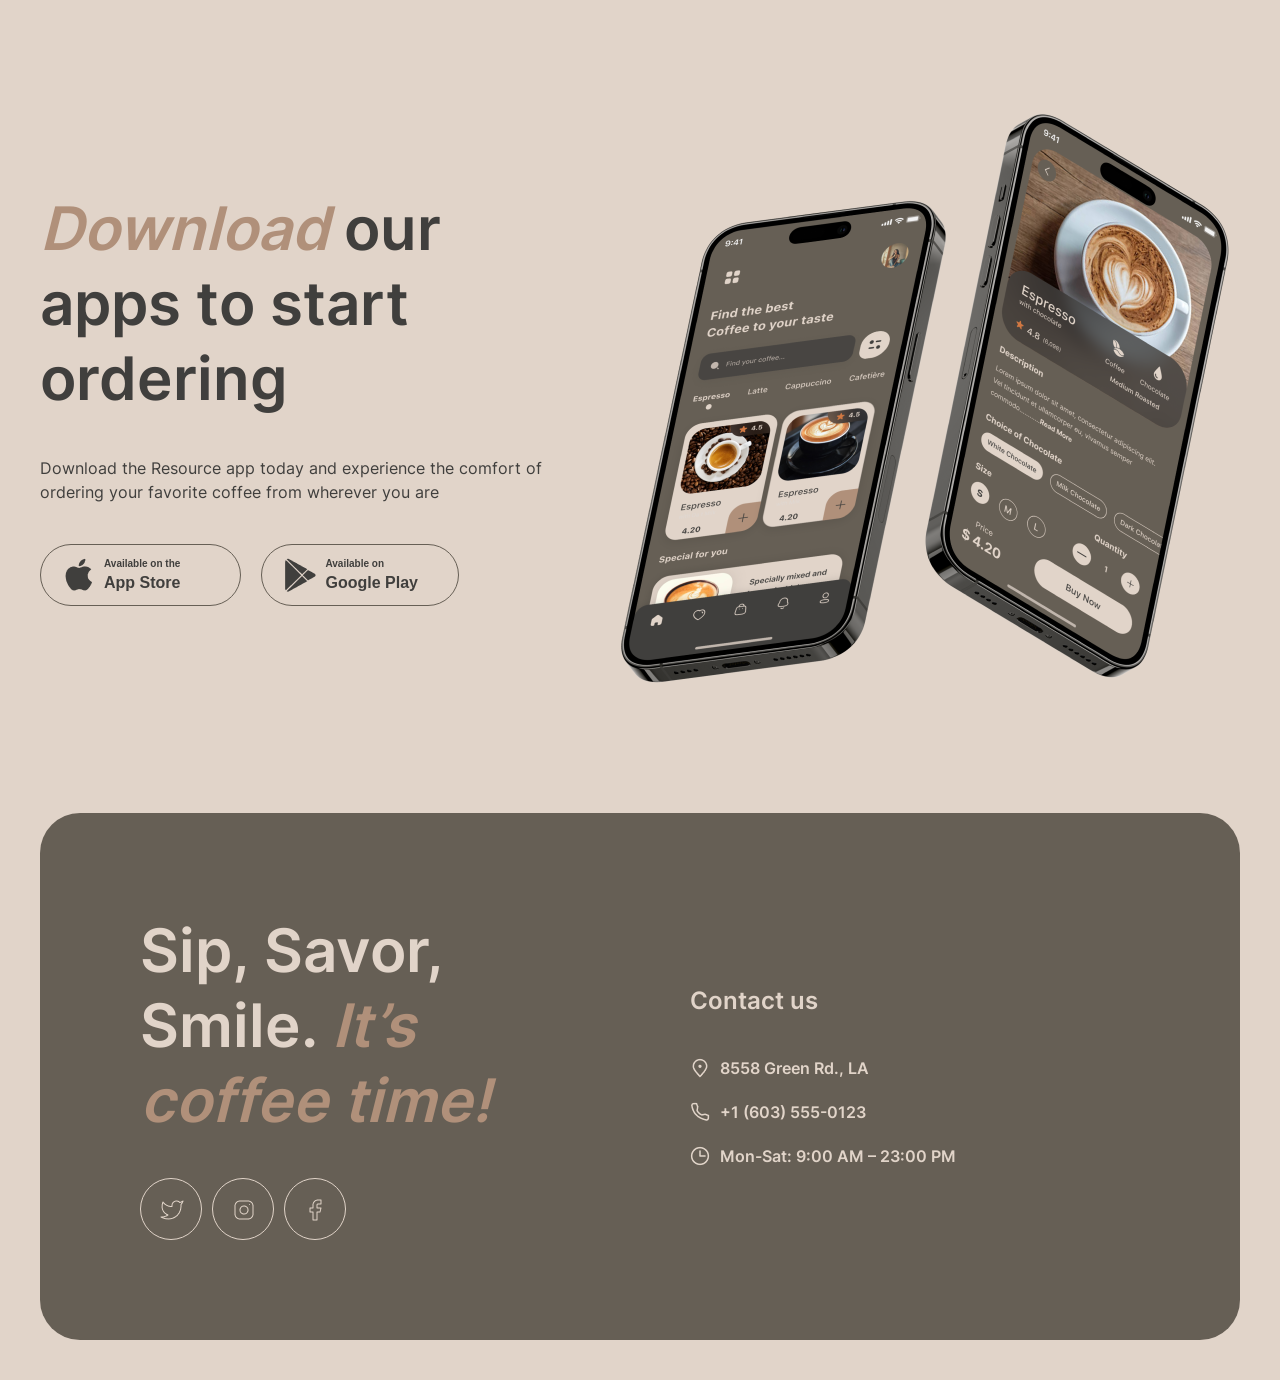
==== commit c18abd09: "feat: started working on slider" ====
--- a/coffee-house/index.html
+++ b/coffee-house/index.html
@@ -12,8 +12,7 @@
 <body class="body">
     <header>
         <div class="container">
-            <a class="logo" href="/coffee-house"><img src="images/logo.svg"
-                    alt="Coffee House Logo"></a>
+            <a class="logo" href="/coffee-house"><img src="images/logo.svg" alt="Coffee House Logo"></a>
             <nav>
                 <ul>
                     <li><a href="#favorite" class="nav-link">Favorite coffee</a></li>
@@ -29,7 +28,8 @@
                 <li><a href="#about-us" class="burger-link">About</a></li>
                 <li><a href="#download" class="burger-link">Mobile app</a></li>
                 <li><a href="#footer" class="burger-link burger-last">Contact us</a></li>
-                <li><a class="burger-link burger-last2" href="menu">Menu <img src="images/coffee-cup.png" alt="icon"></a></li>
+                <li><a class="burger-link burger-last2" href="menu">Menu <img src="images/coffee-cup.png"
+                            alt="icon"></a></li>
             </ul>
         </div>
     </header>
@@ -51,12 +51,33 @@
             <div class="container">
                 <h2>Choose your <span class="fontAccent">favorite</span> coffee</h2>
                 <button class="button-icon-dark prev"></button>
-                <div class="favorite-item">
-                    <img src="images/coffee-slider-1.png" alt="coffee slider 1">
-                    <h3>S’mores Frappuccino</h3>
-                    <p>This new drink takes an espresso and mixes it with brown sugar and cinnamon before being topped
-                        with oat milk.</p>
-                    <h3>$5.50</h3>
+                <div class="favorite-wrapper">
+                    <div class="favorite-overflow">
+                        <div class="favorite-item">
+                            <img src="images/coffee-slider-1.png" alt="coffee slider 1">
+                            <h3>S’mores Frappuccino</h3>
+                            <p>This new drink takes an espresso and mixes it with brown sugar and cinnamon before being
+                                topped
+                                with oat milk.</p>
+                            <h3>$5.50</h3>
+                        </div>
+                        <div class="favorite-item">
+                            <img src="images/coffee-slider-2.png" alt="coffee slider 2">
+                            <h3>S’mores Frappuccino</h3>
+                            <p>This new drink takes an espresso and mixes it with brown sugar and cinnamon before being
+                                topped
+                                with oat milk.</p>
+                            <h3>$5.50</h3>
+                        </div>
+                        <div class="favorite-item">
+                            <img src="images/coffee-slider-3.png" alt="coffee slider 3">
+                            <h3>S’mores Frappuccino</h3>
+                            <p>This new drink takes an espresso and mixes it with brown sugar and cinnamon before being
+                                topped
+                                with oat milk.</p>
+                            <h3>$5.50</h3>
+                        </div>
+                    </div>
                 </div>
                 <button class="button-icon-dark next"></button>
                 <div class="favorite-control">
--- a/coffee-house/styles.css
+++ b/coffee-house/styles.css
@@ -376,13 +376,25 @@
   }
 }
 
+.favorite-wrapper {
+  max-width: 480px;
+  display: flex;
+  align-items: center;
+  overflow: hidden;
+  justify-content: flex-start;
+}
+.favorite-overflow {
+  width: 100%;
+  display: flex;
+  transition: transform 0.3s ease;
+}
 .favorite-item {
   display: flex;
   flex-direction: column;
   align-items: center;
-  max-width: 36%;
   margin: 40px 0;
   text-align: center;
+  width: 100%;
 }
 .favorite-control {
   display: flex;
@@ -411,11 +423,6 @@
 .favorite img {
   margin-bottom: 20px;
 }
-@media screen and (max-width: 550px) {
-  .favorite img {
-    width: 100%;
-  }
-}
 .favorite button {
   position: absolute;
   top: 51%;
@@ -429,8 +436,8 @@
   right: 5px;
 }
 @media screen and (max-width: 768px) {
-  .favorite-item {
-    max-width: 68%;
+  .favorite-wrapper {
+    max-width: 350px;
   }
   .favorite h2 {
     text-align: center;
@@ -444,7 +451,7 @@
     top: 55%;
   }
 }
-@media screen and (max-width: 380px) {
+@media screen and (max-width: 550px) {
   .favorite-item {
     max-width: unset;
   }
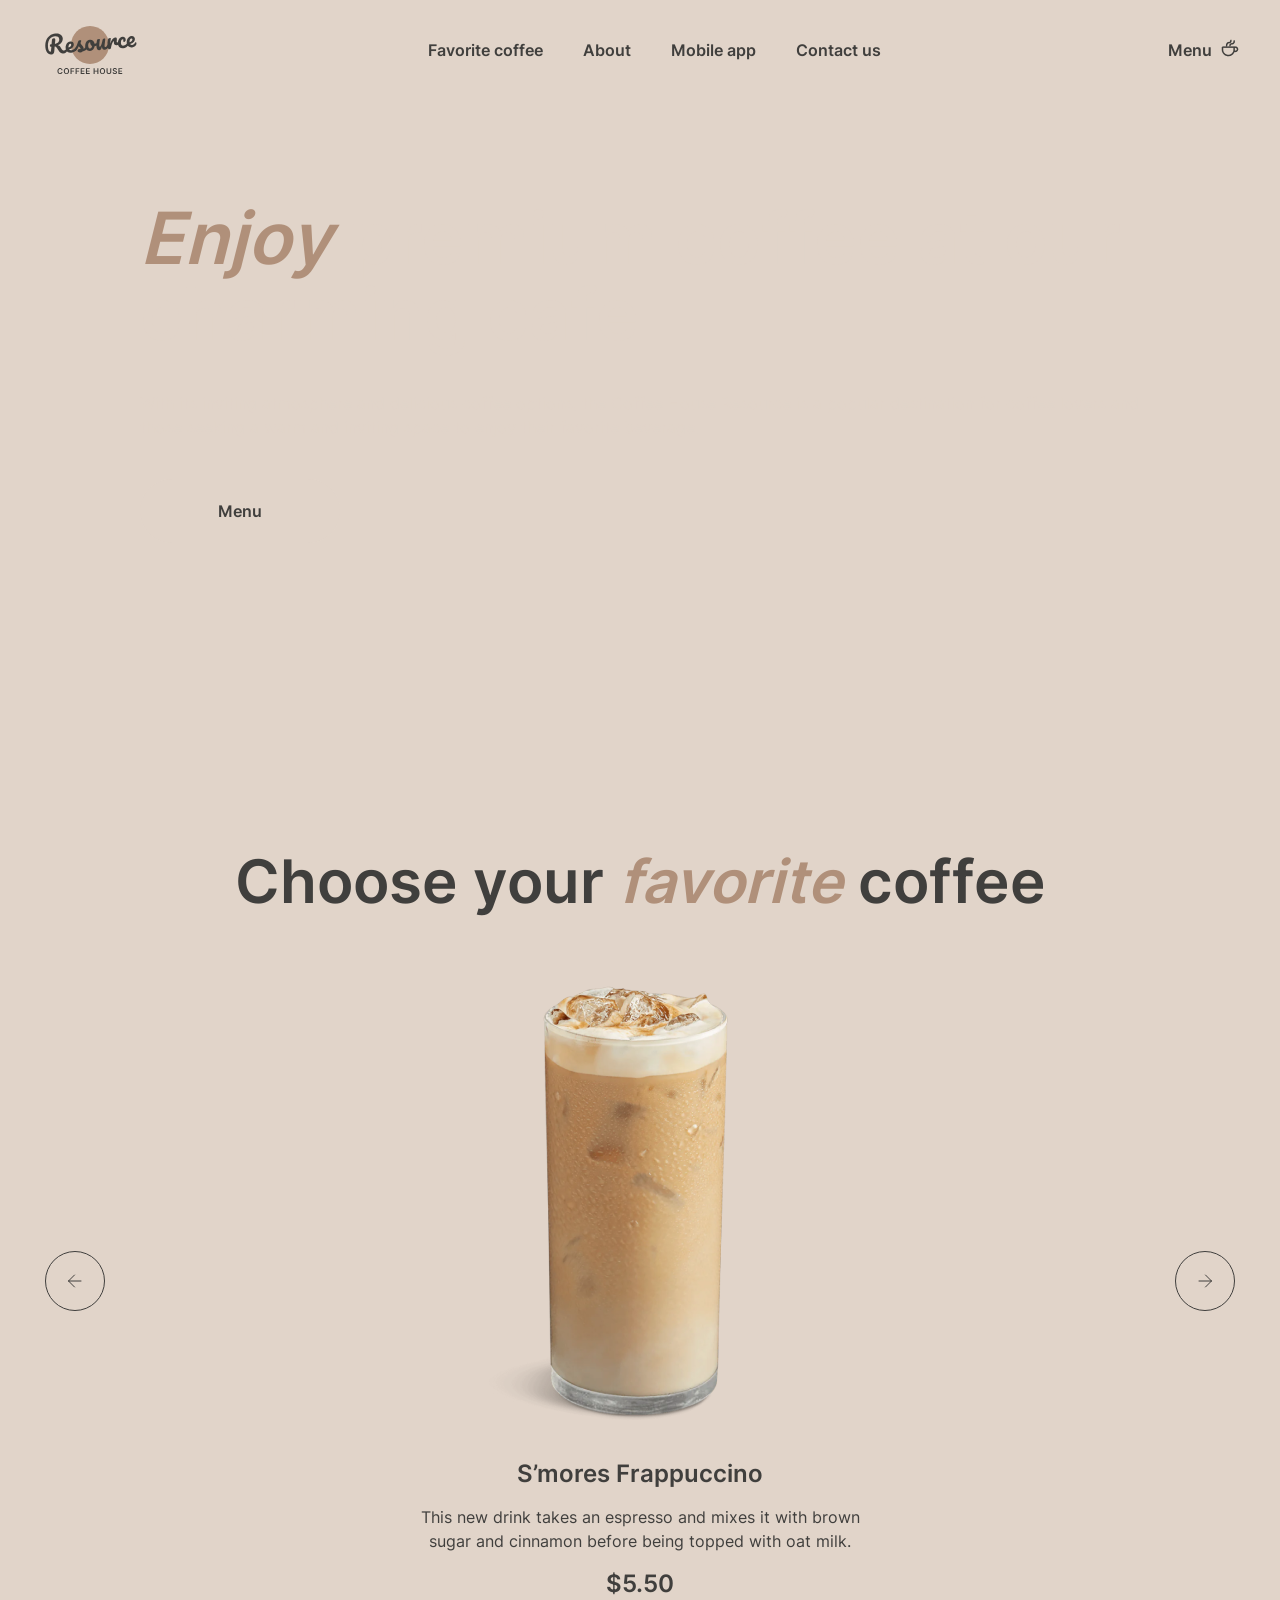
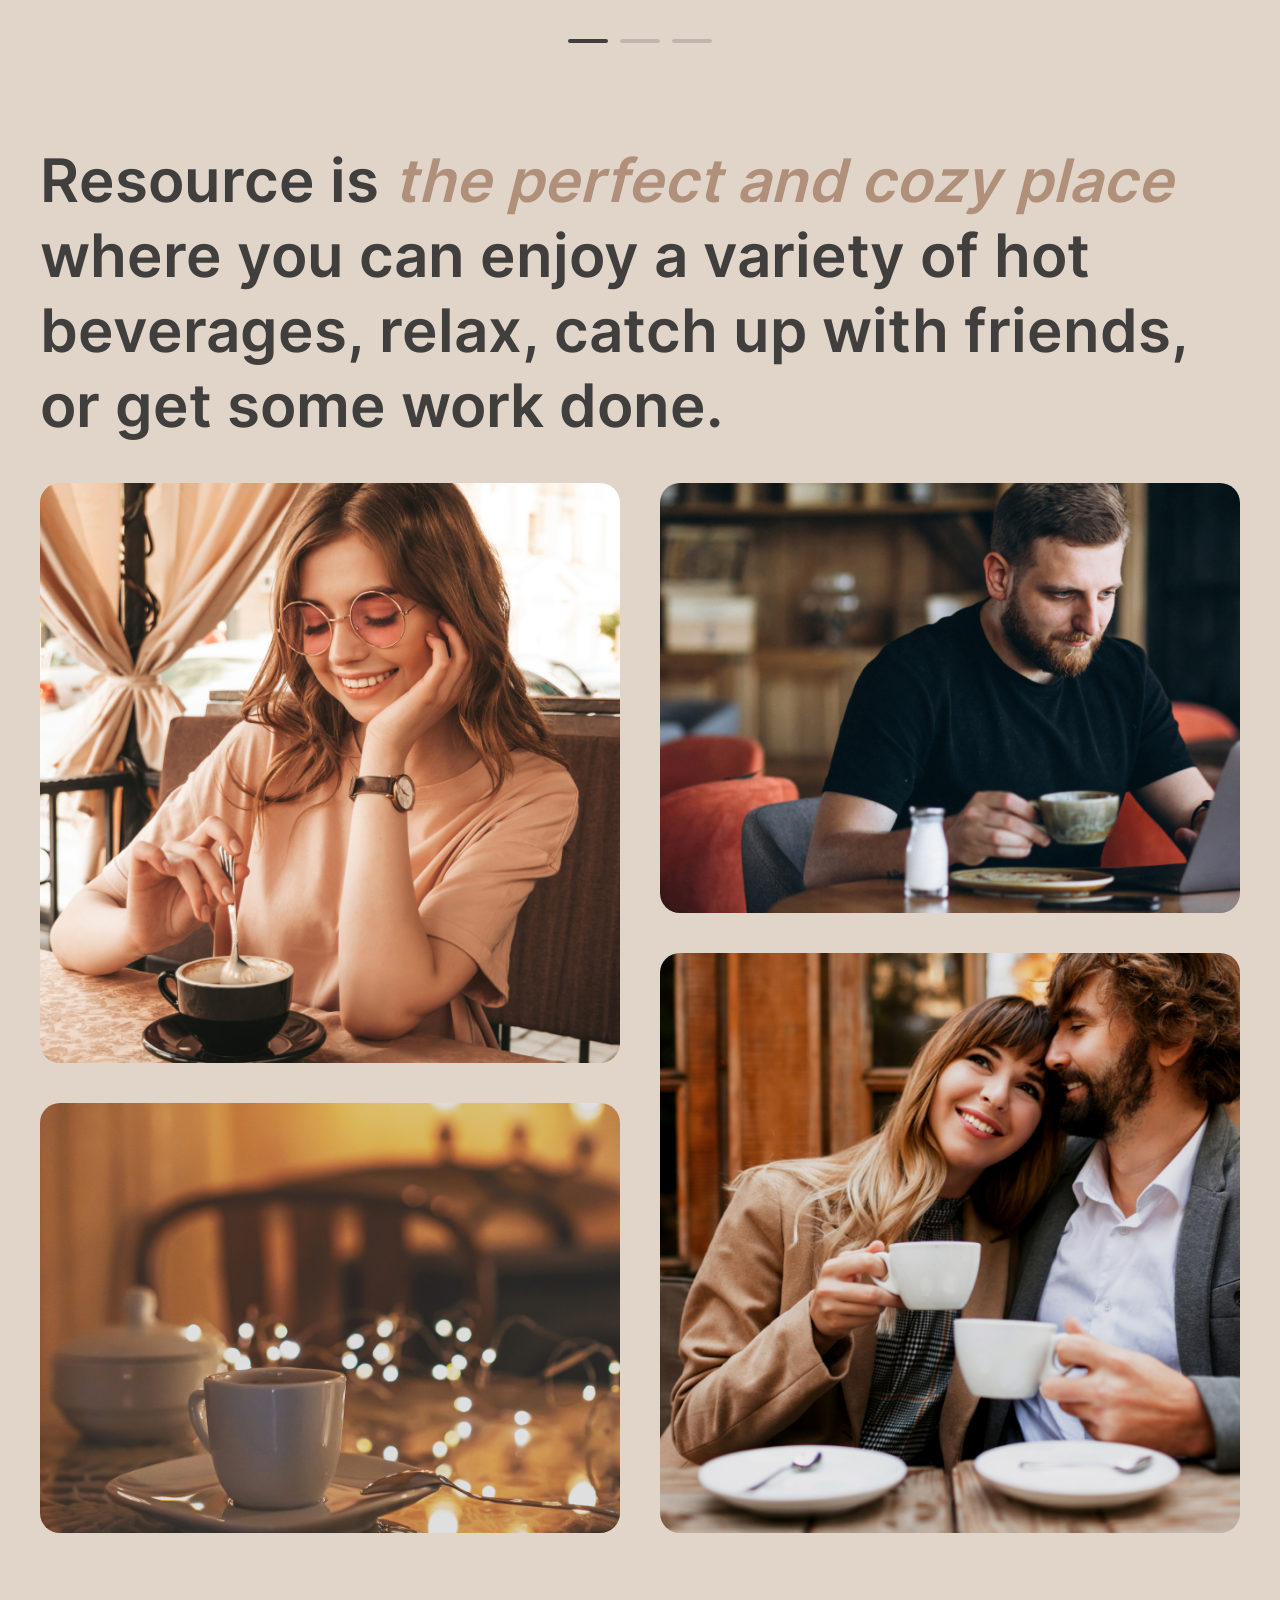
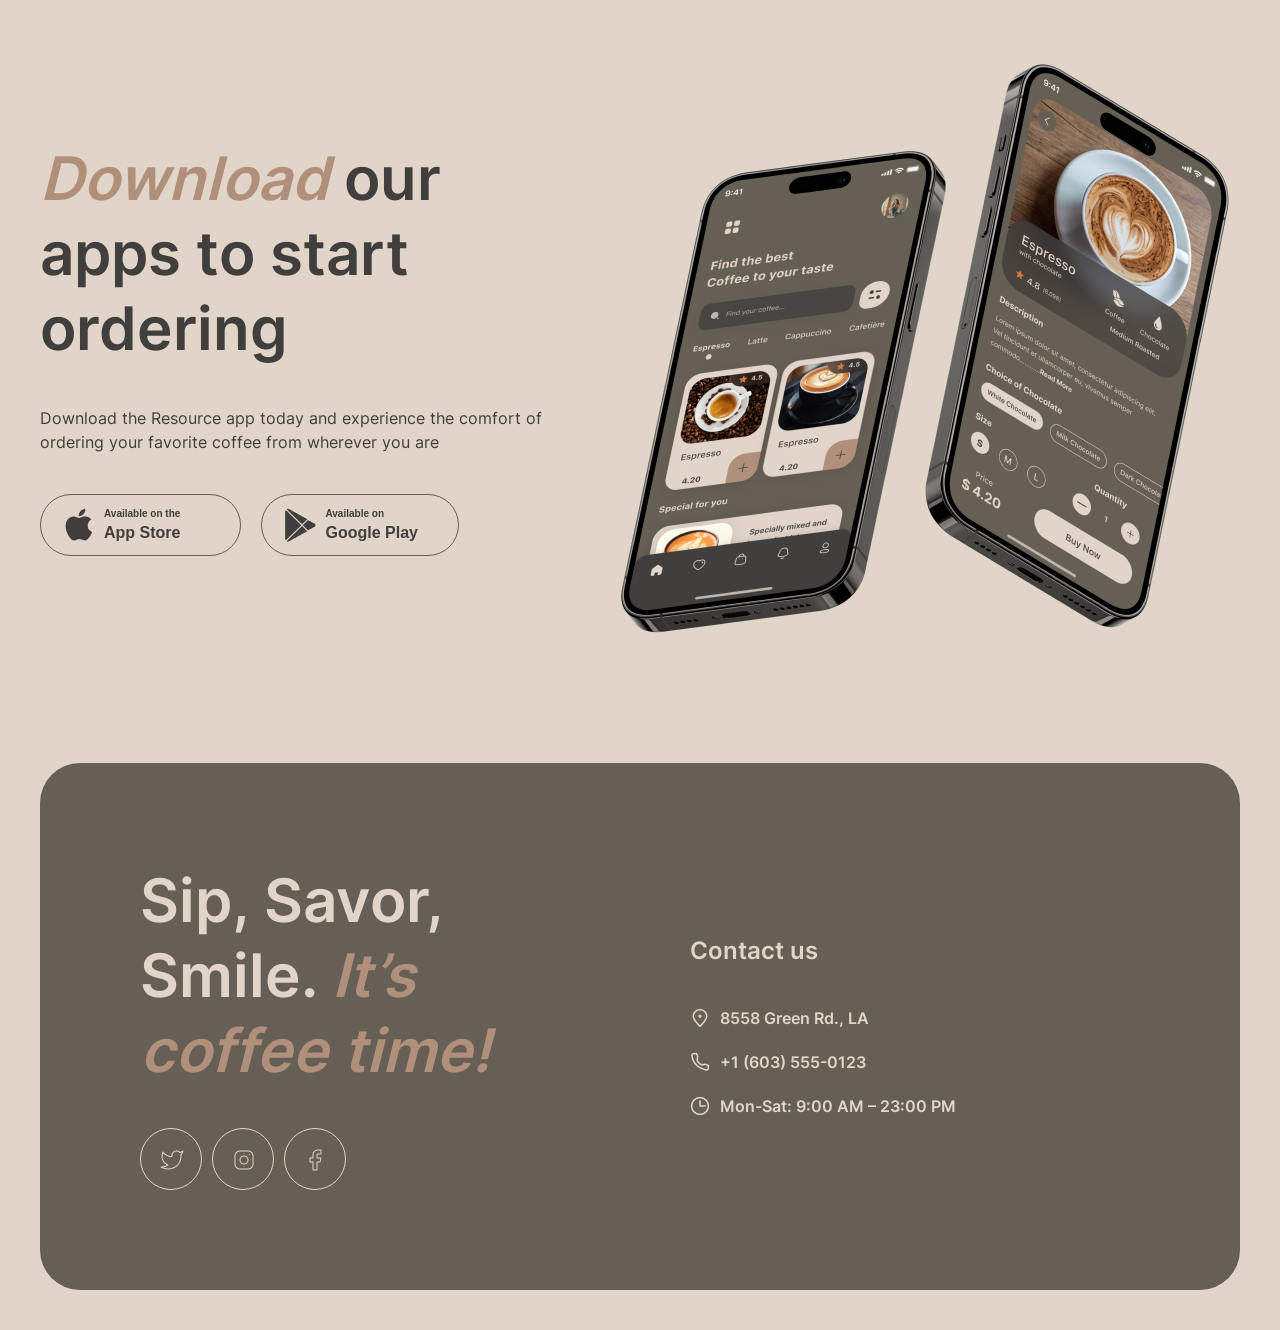
==== commit 117489b5: "feat: add touch events to slider" ====
--- a/coffee-house/index.html
+++ b/coffee-house/index.html
@@ -63,19 +63,15 @@
                         </div>
                         <div class="favorite-item">
                             <img src="images/coffee-slider-2.png" alt="coffee slider 2">
-                            <h3>S’mores Frappuccino</h3>
-                            <p>This new drink takes an espresso and mixes it with brown sugar and cinnamon before being
-                                topped
-                                with oat milk.</p>
-                            <h3>$5.50</h3>
+                            <h3>Caramel Macchiato</h3>
+                            <p>Fragrant and unique classic espresso with rich caramel-peanut syrup, with cream under whipped thick foam.</p>
+                            <h3>$5.00</h3>
                         </div>
                         <div class="favorite-item">
                             <img src="images/coffee-slider-3.png" alt="coffee slider 3">
-                            <h3>S’mores Frappuccino</h3>
-                            <p>This new drink takes an espresso and mixes it with brown sugar and cinnamon before being
-                                topped
-                                with oat milk.</p>
-                            <h3>$5.50</h3>
+                            <h3>Ice Coffee</h3>
+                            <p>A popular summer drink that tones and invigorates. Prepared from coffee, milk and ice.</p>
+                            <h3>$4.50</h3>
                         </div>
                     </div>
                 </div>
--- a/coffee-house/styles.css
+++ b/coffee-house/styles.css
@@ -386,7 +386,7 @@
 .favorite-overflow {
   width: 100%;
   display: flex;
-  transition: transform 0.3s ease;
+  transition: transform 0.8s ease-in-out;
 }
 .favorite-item {
   display: flex;
@@ -422,6 +422,8 @@
 }
 .favorite img {
   margin-bottom: 20px;
+  max-width: 480px;
+  max-height: 480px;
 }
 .favorite button {
   position: absolute;
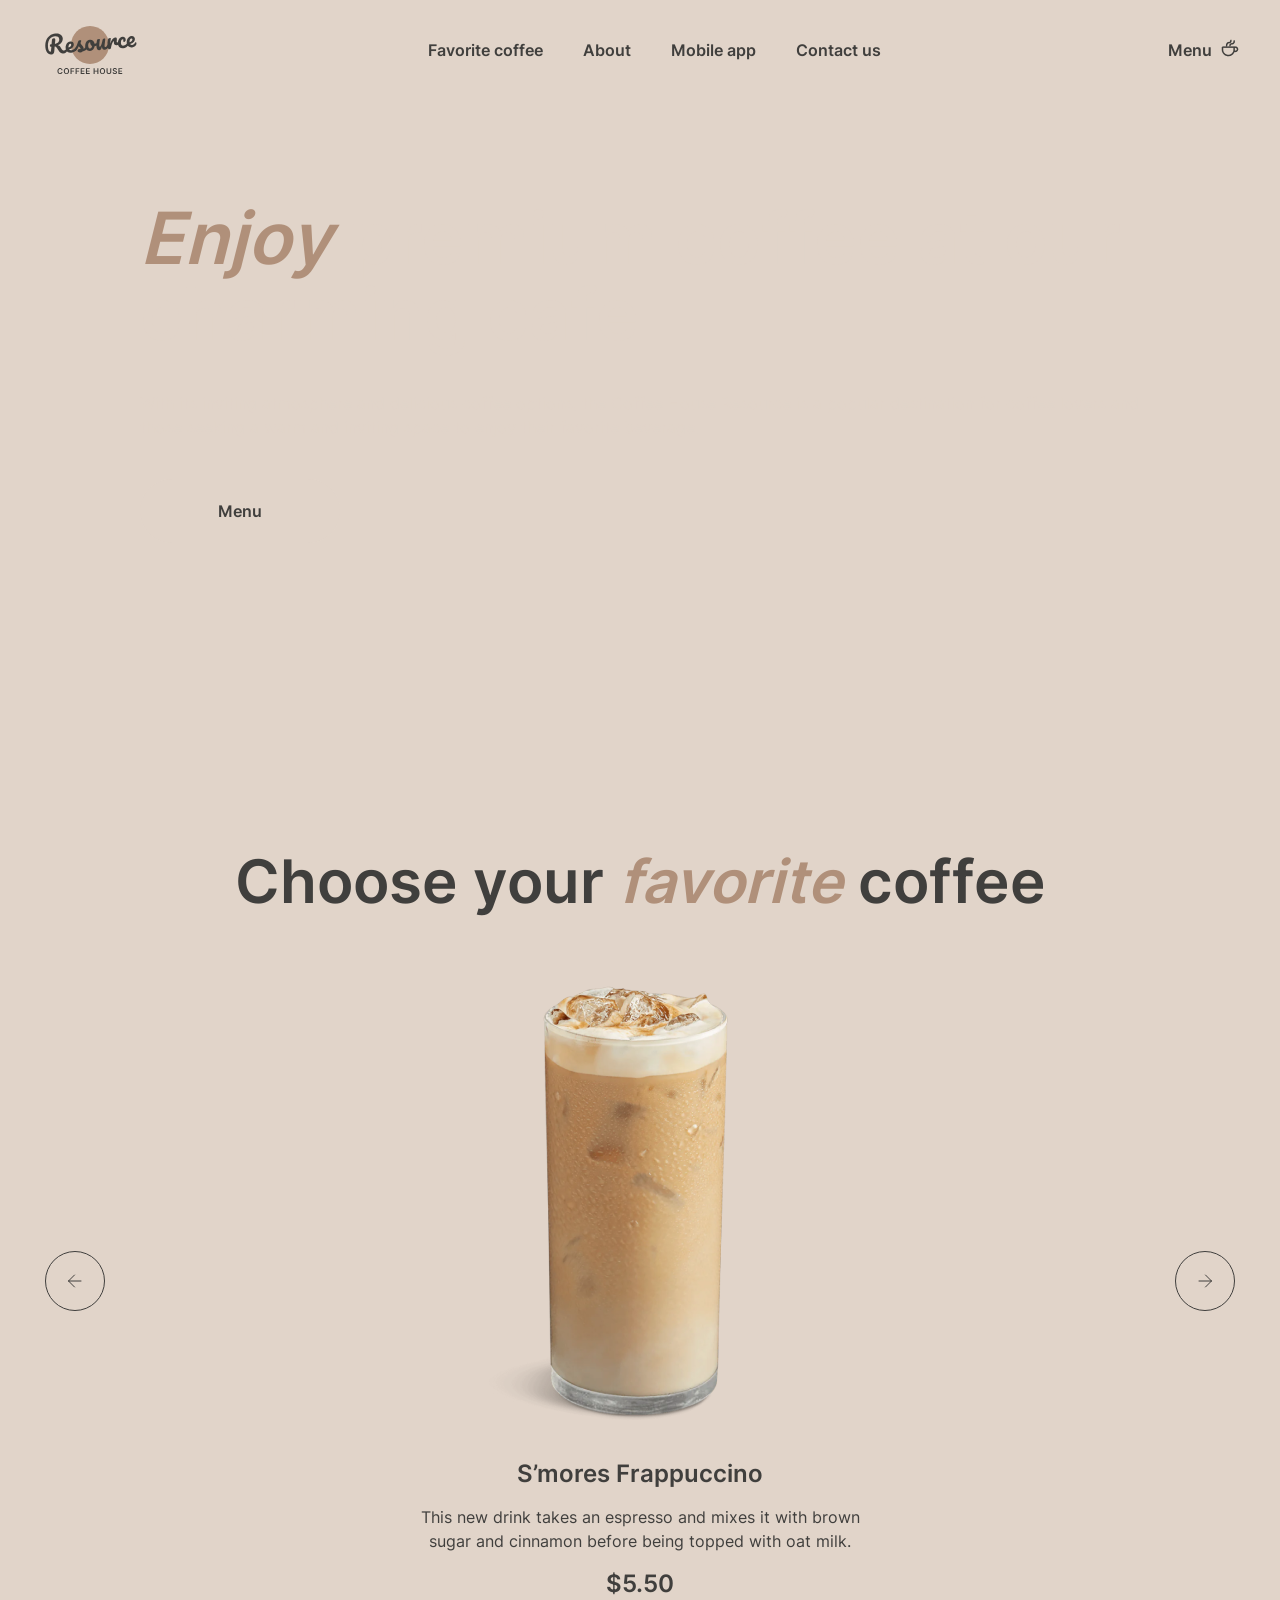
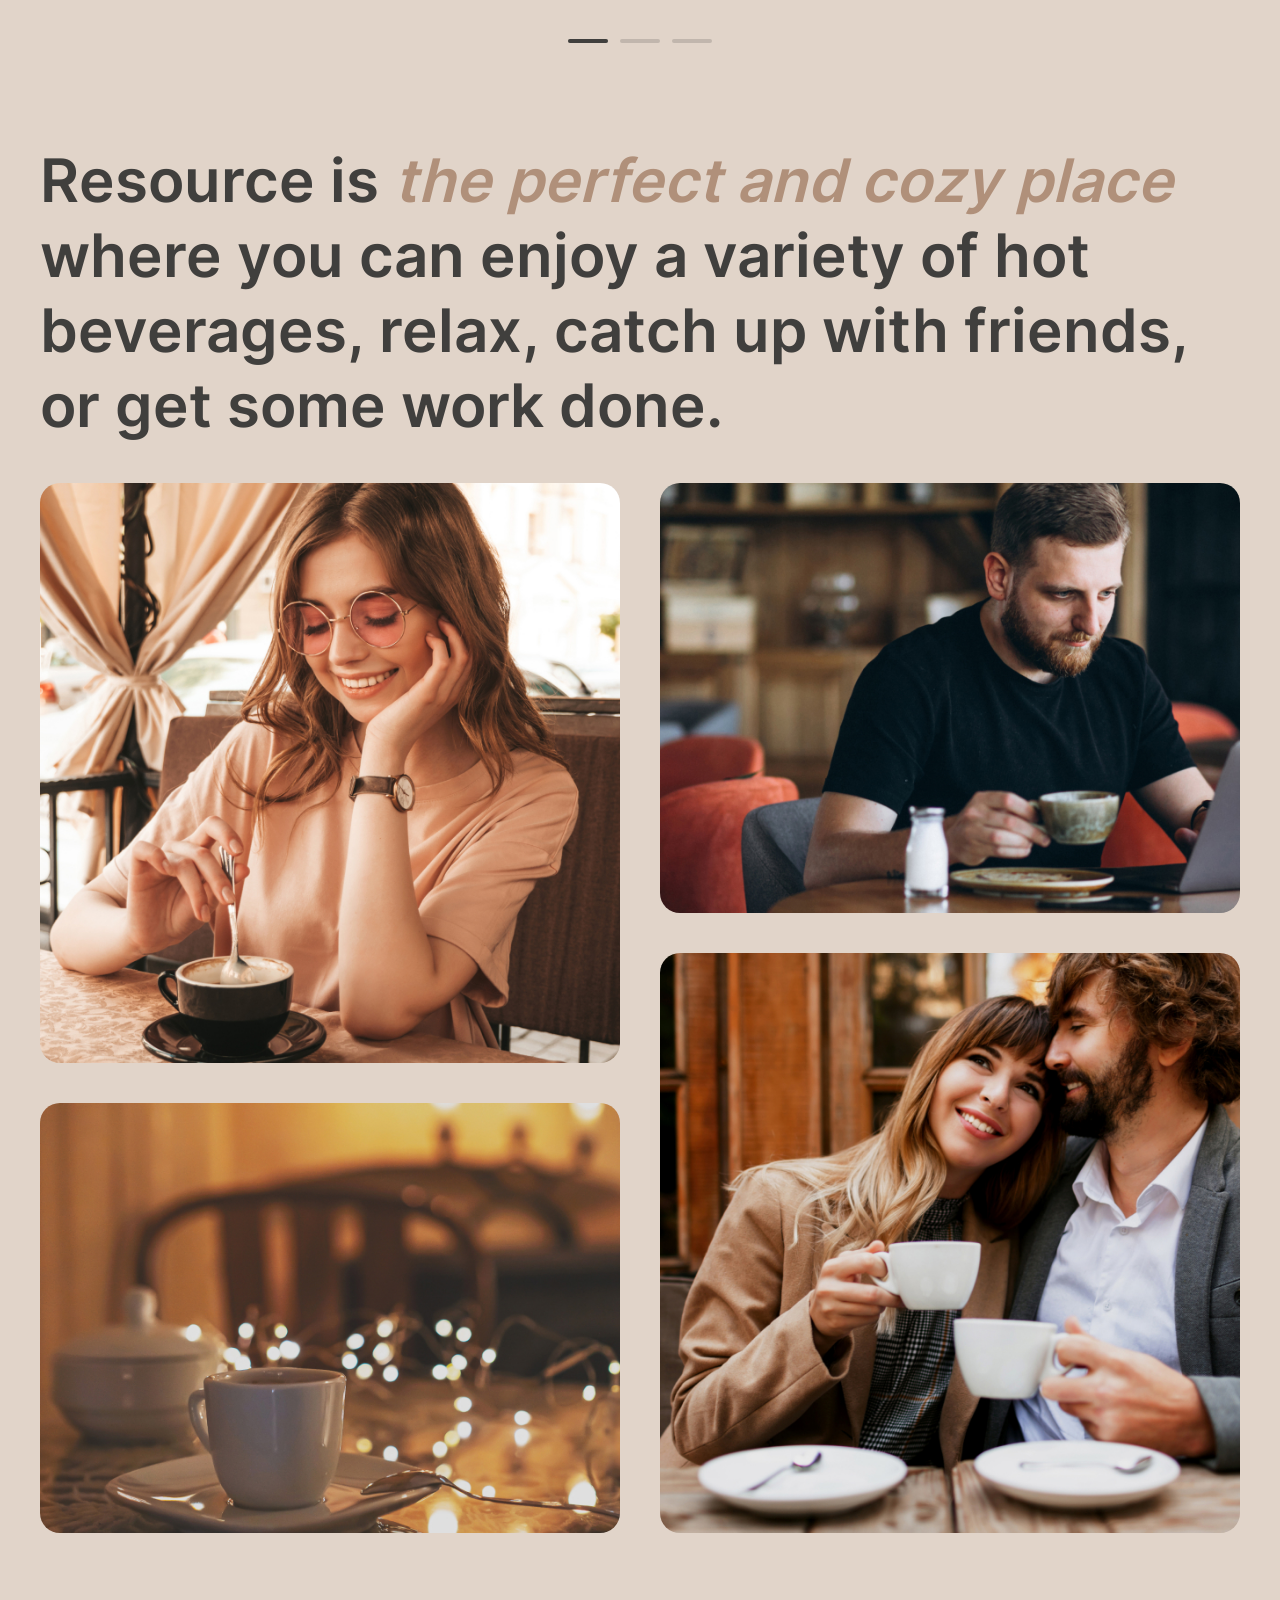
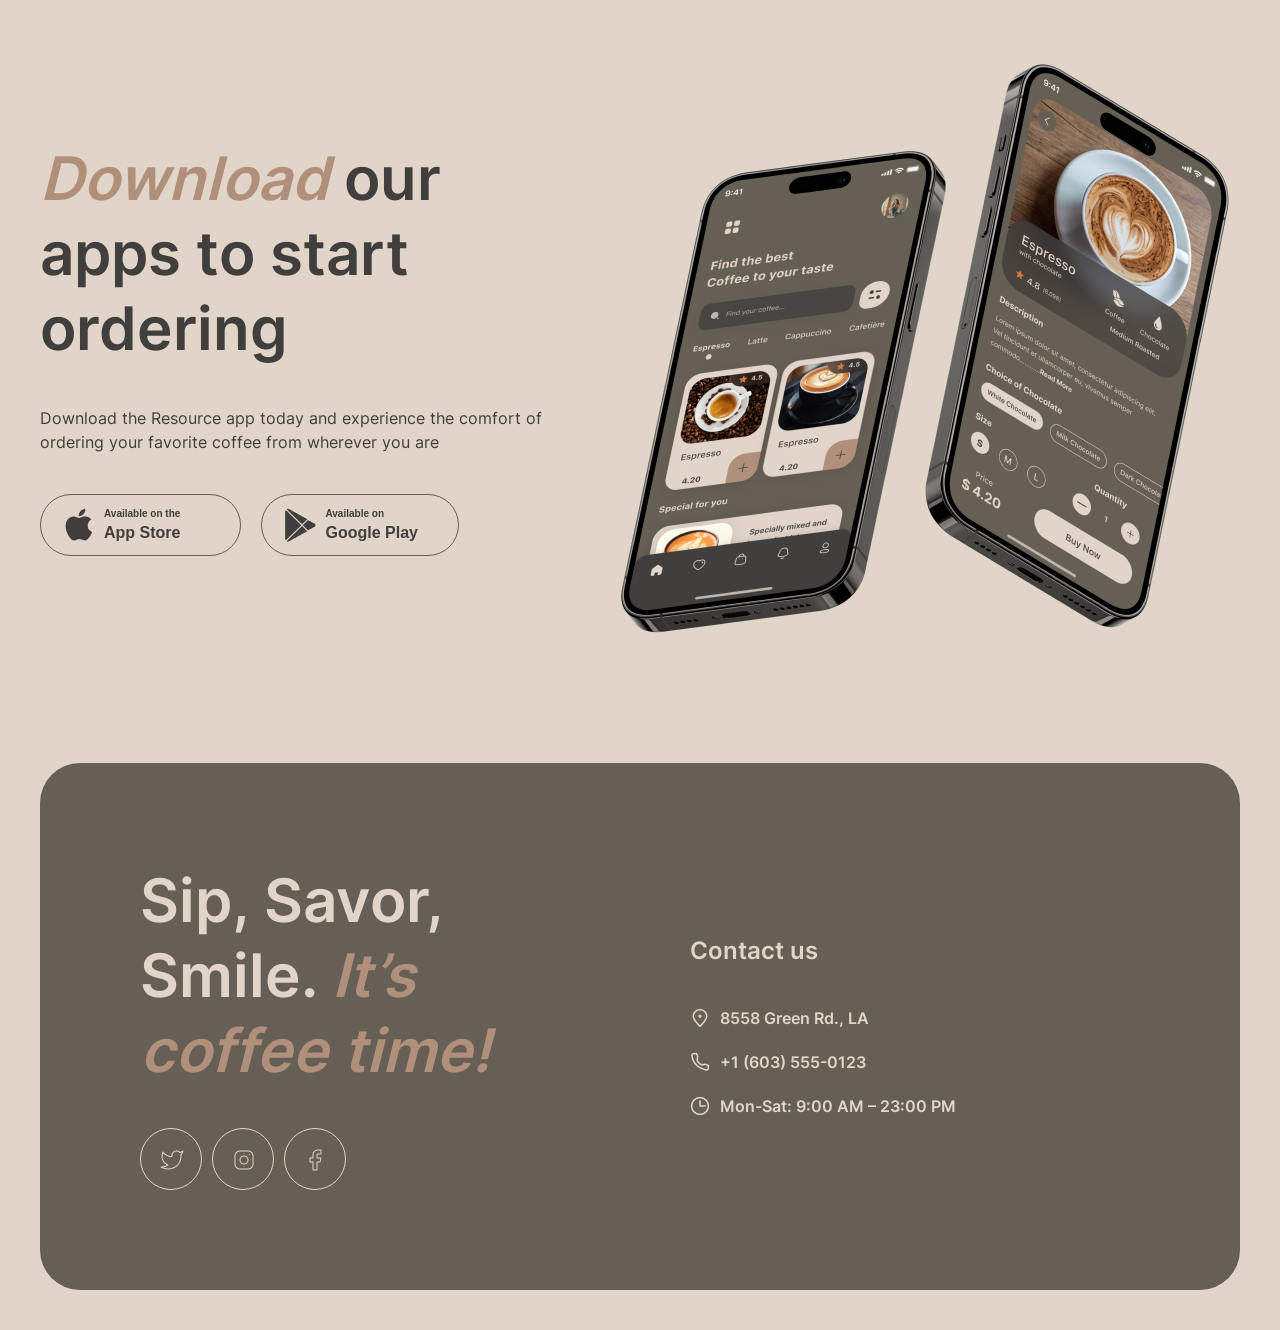
==== commit ee699f08: "feat: add controls to slider" ====
--- a/coffee-house/index.html
+++ b/coffee-house/index.html
@@ -76,10 +76,10 @@
                     </div>
                 </div>
                 <button class="button-icon-dark next"></button>
-                <div class="favorite-control">
-                    <div class="active"></div>
-                    <div></div>
-                    <div></div>
+                <div class="favorite-controls">
+                    <div class="favorite-control-box"><div class="favorite-control"></div></div>
+                    <div class="favorite-control-box"><div class="favorite-control"></div></div>
+                    <div class="favorite-control-box"><div class="favorite-control"></div></div>
                 </div>
             </div>
         </section>
--- a/coffee-house/styles.css
+++ b/coffee-house/styles.css
@@ -396,19 +396,23 @@
   text-align: center;
   width: 100%;
 }
-.favorite-control {
+.favorite-controls {
   display: flex;
   gap: 12px;
 }
-.favorite-control div {
+.favorite-control-box, .favorite-control {
   height: 4px;
   width: 40px;
   border-radius: 30px;
   background: #C1B6AD;
-  cursor: pointer;
-}
-.favorite-control .active {
-  background: #403F3D;
+}
+.favorite-control {
+  background-color: #403F3D;
+  width: 0%;
+  transition: width 0.8s ease-in-out;
+}
+.favorite-control-box:first-of-type .favorite-control {
+  width: 100%;
 }
 .favorite .container {
   flex-direction: column;
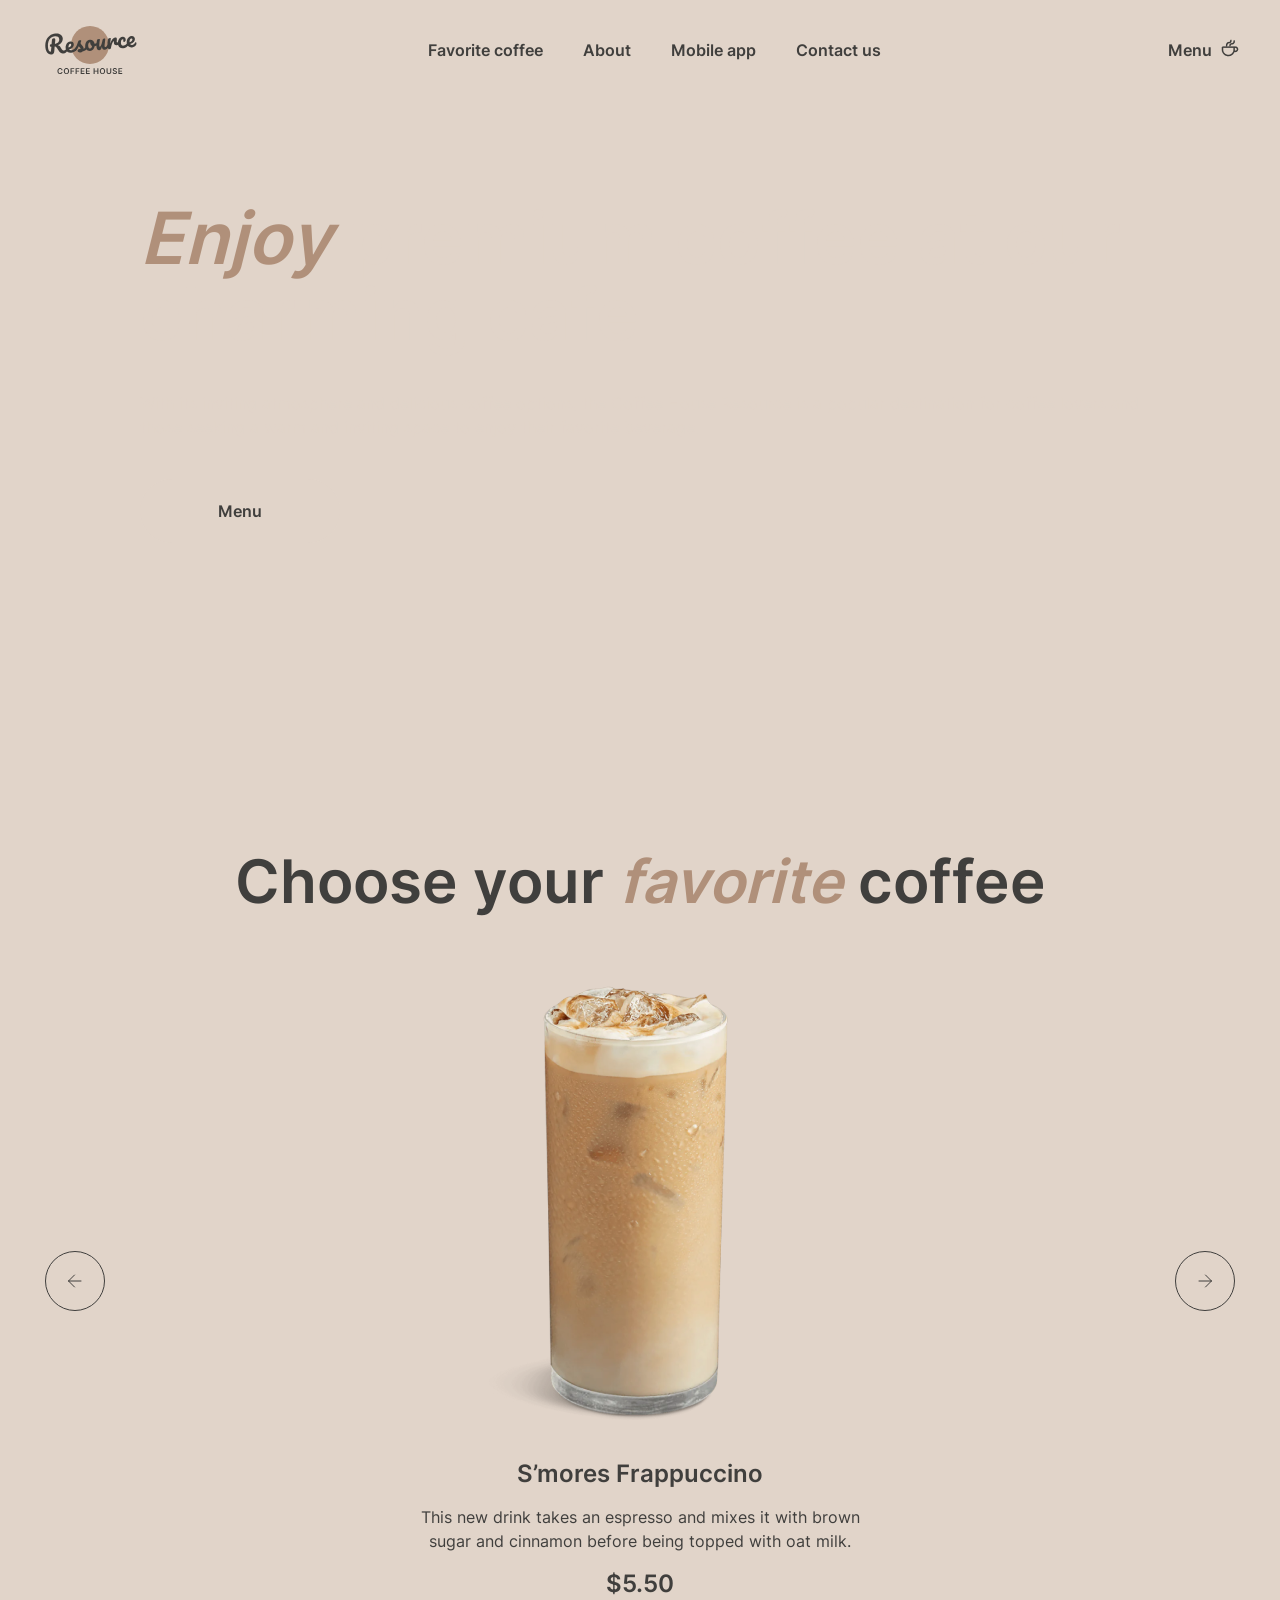
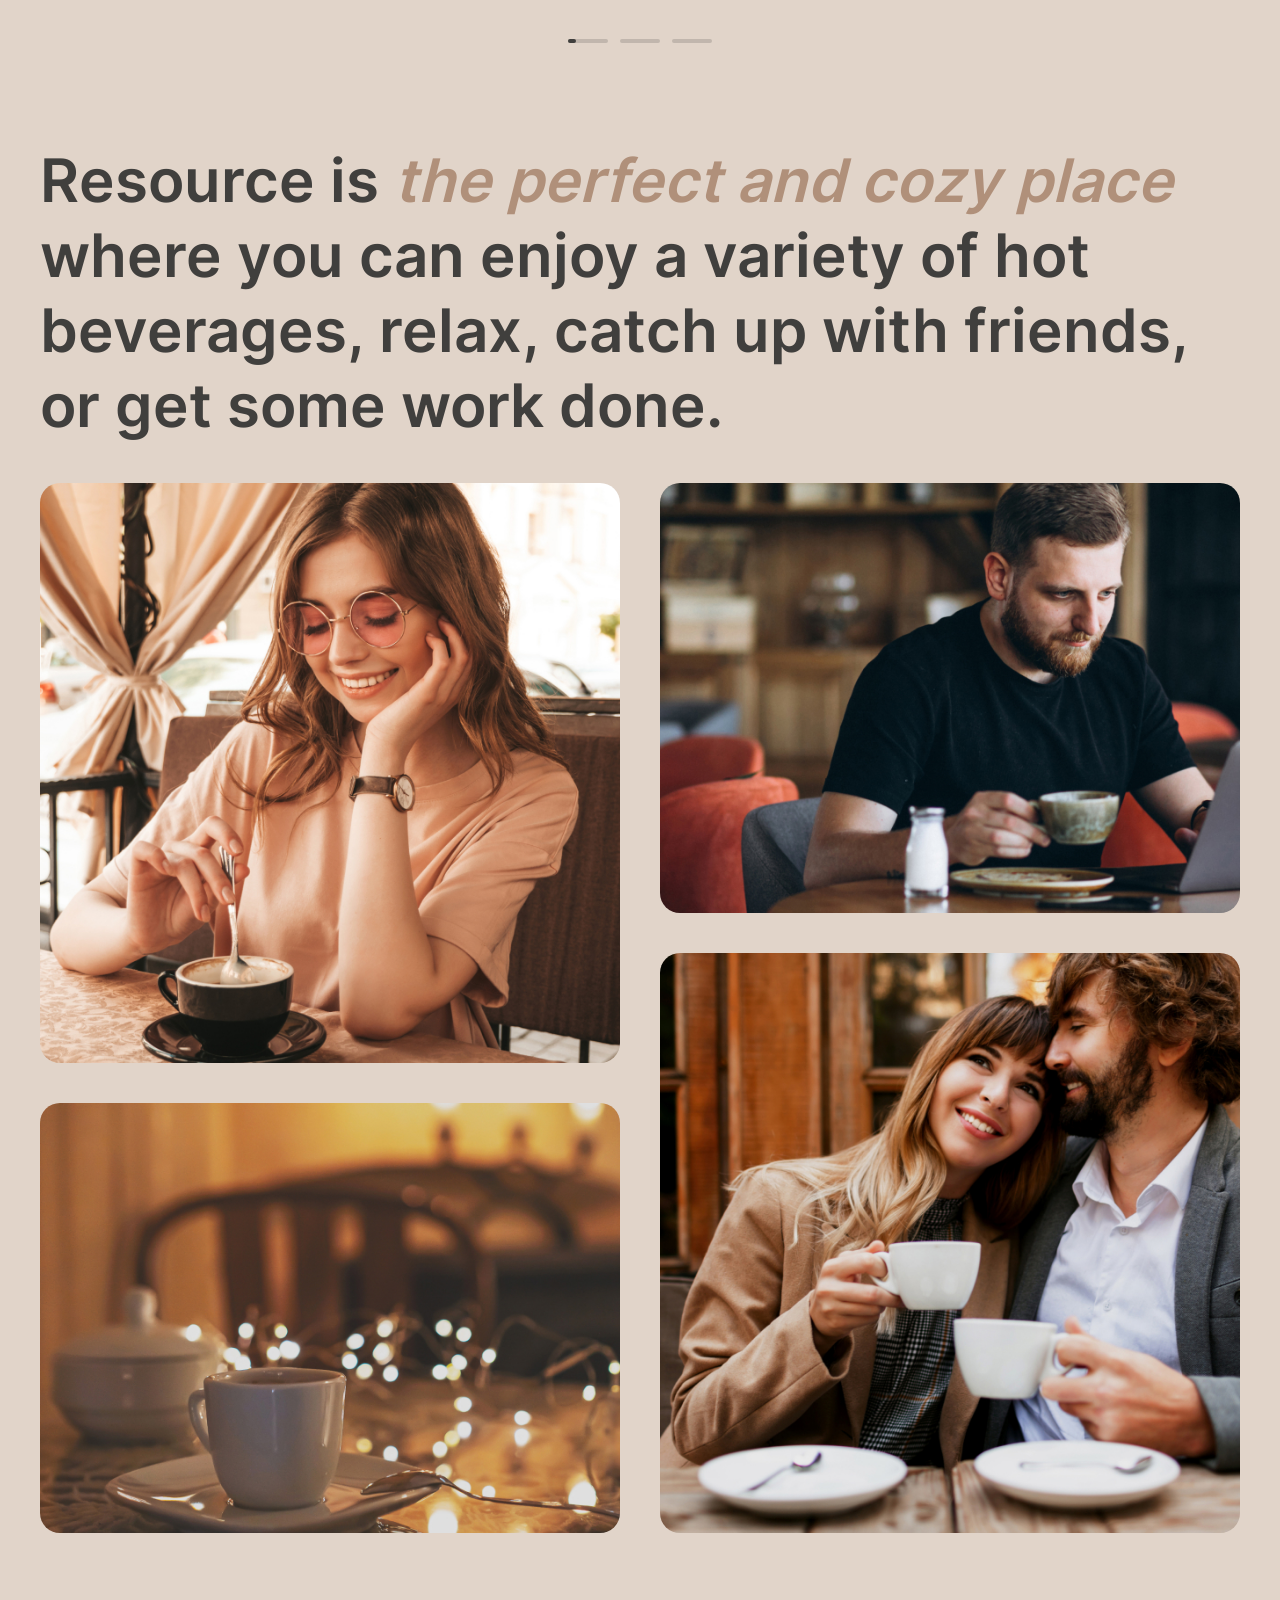
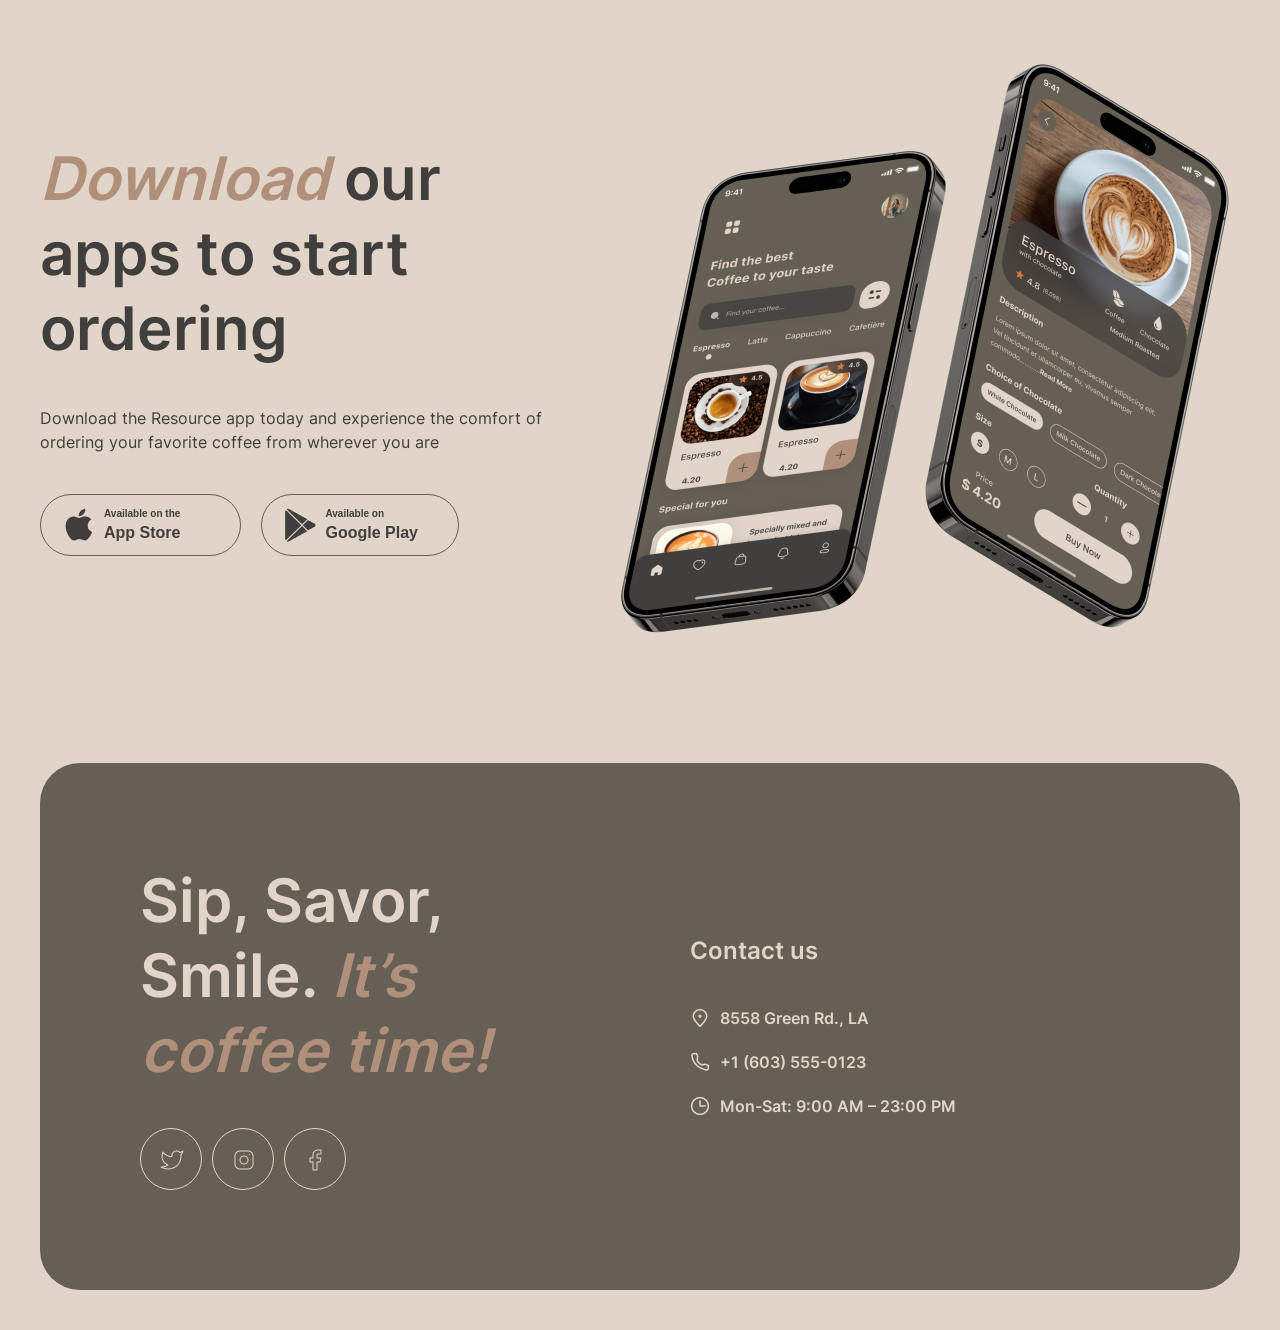
==== commit 9ff8ac7b: "feat: finish slider" ====
--- a/coffee-house/index.html
+++ b/coffee-house/index.html
@@ -84,6 +84,7 @@
             </div>
         </section>
         <section id="about-us" class="about-us">
+
             <div class="container">
                 <h2>Resource is <span class="fontAccent">the perfect and cozy place</span> where you can enjoy a variety
                     of hot beverages, relax, catch up with friends, or get some work done.</h2>
--- a/coffee-house/styles.css
+++ b/coffee-house/styles.css
@@ -409,10 +409,7 @@
 .favorite-control {
   background-color: #403F3D;
   width: 0%;
-  transition: width 0.8s ease-in-out;
-}
-.favorite-control-box:first-of-type .favorite-control {
-  width: 100%;
+  transition: width 1s linear;
 }
 .favorite .container {
   flex-direction: column;
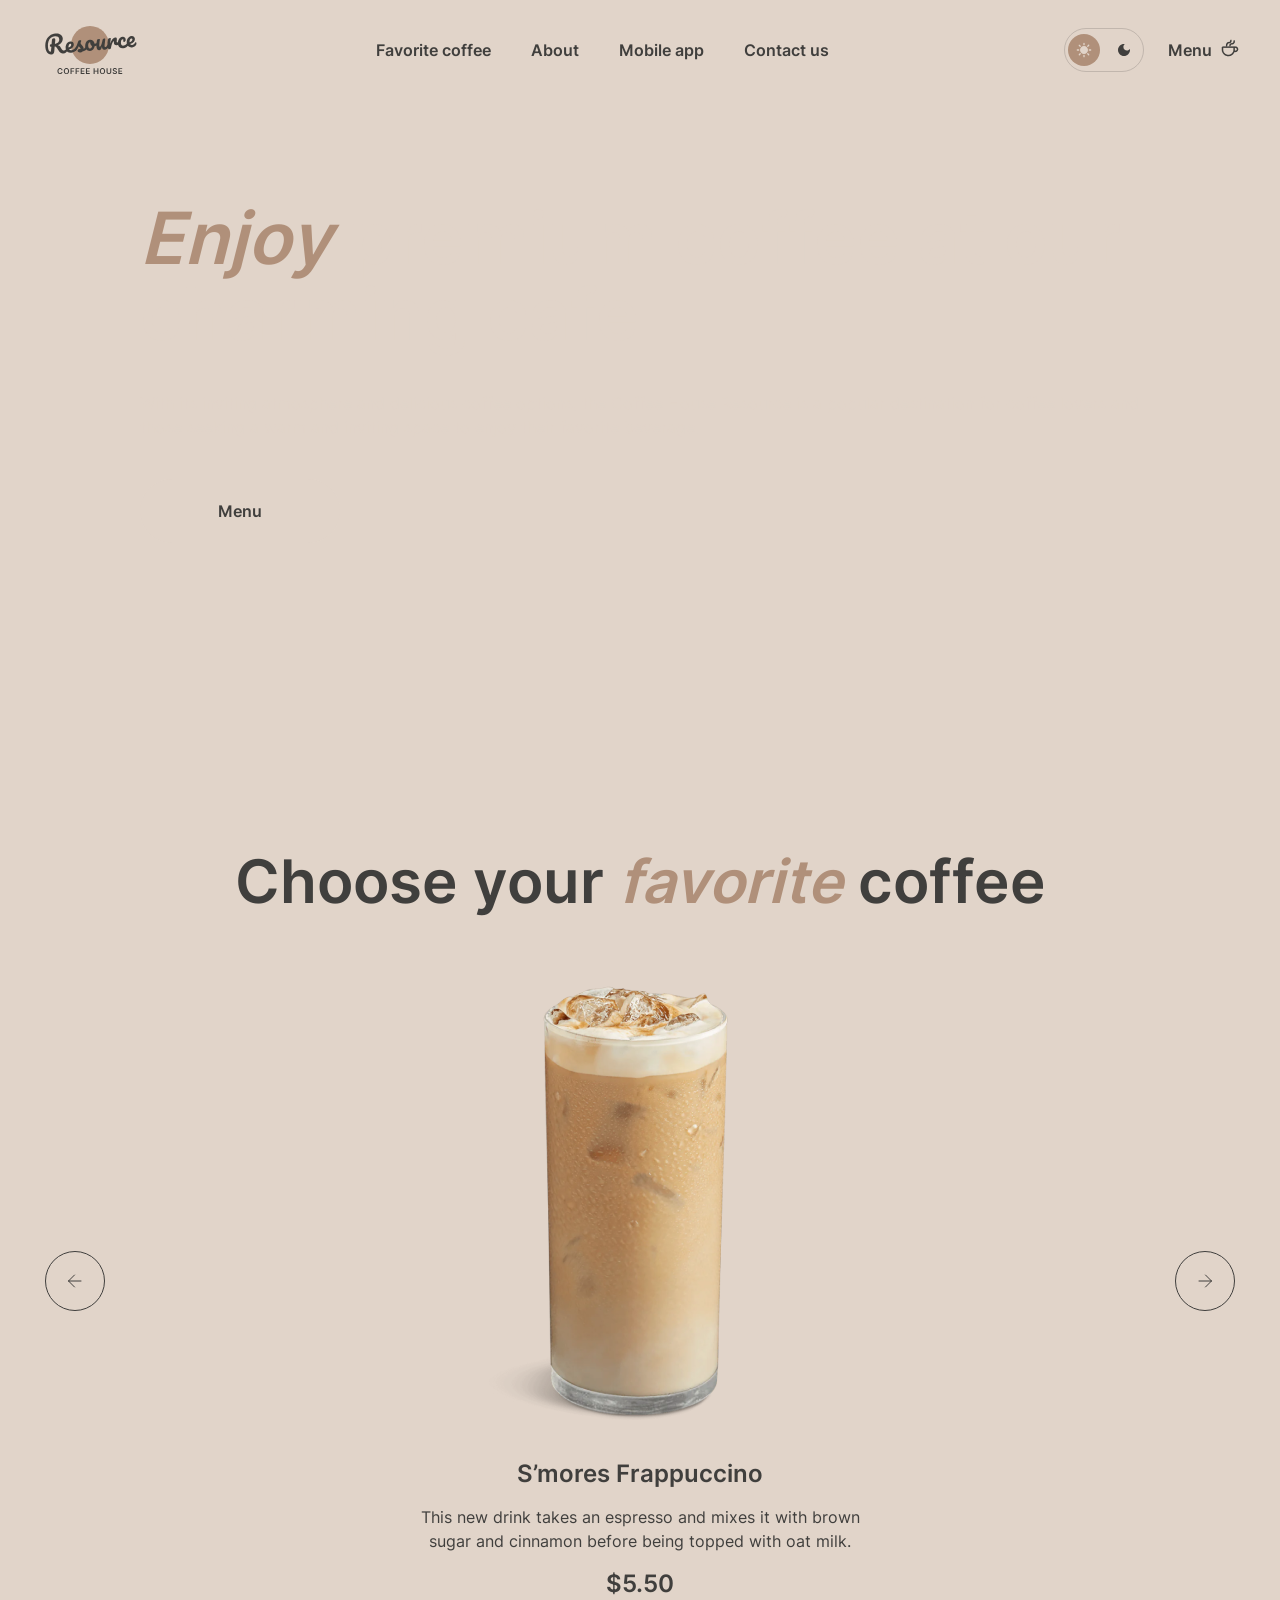
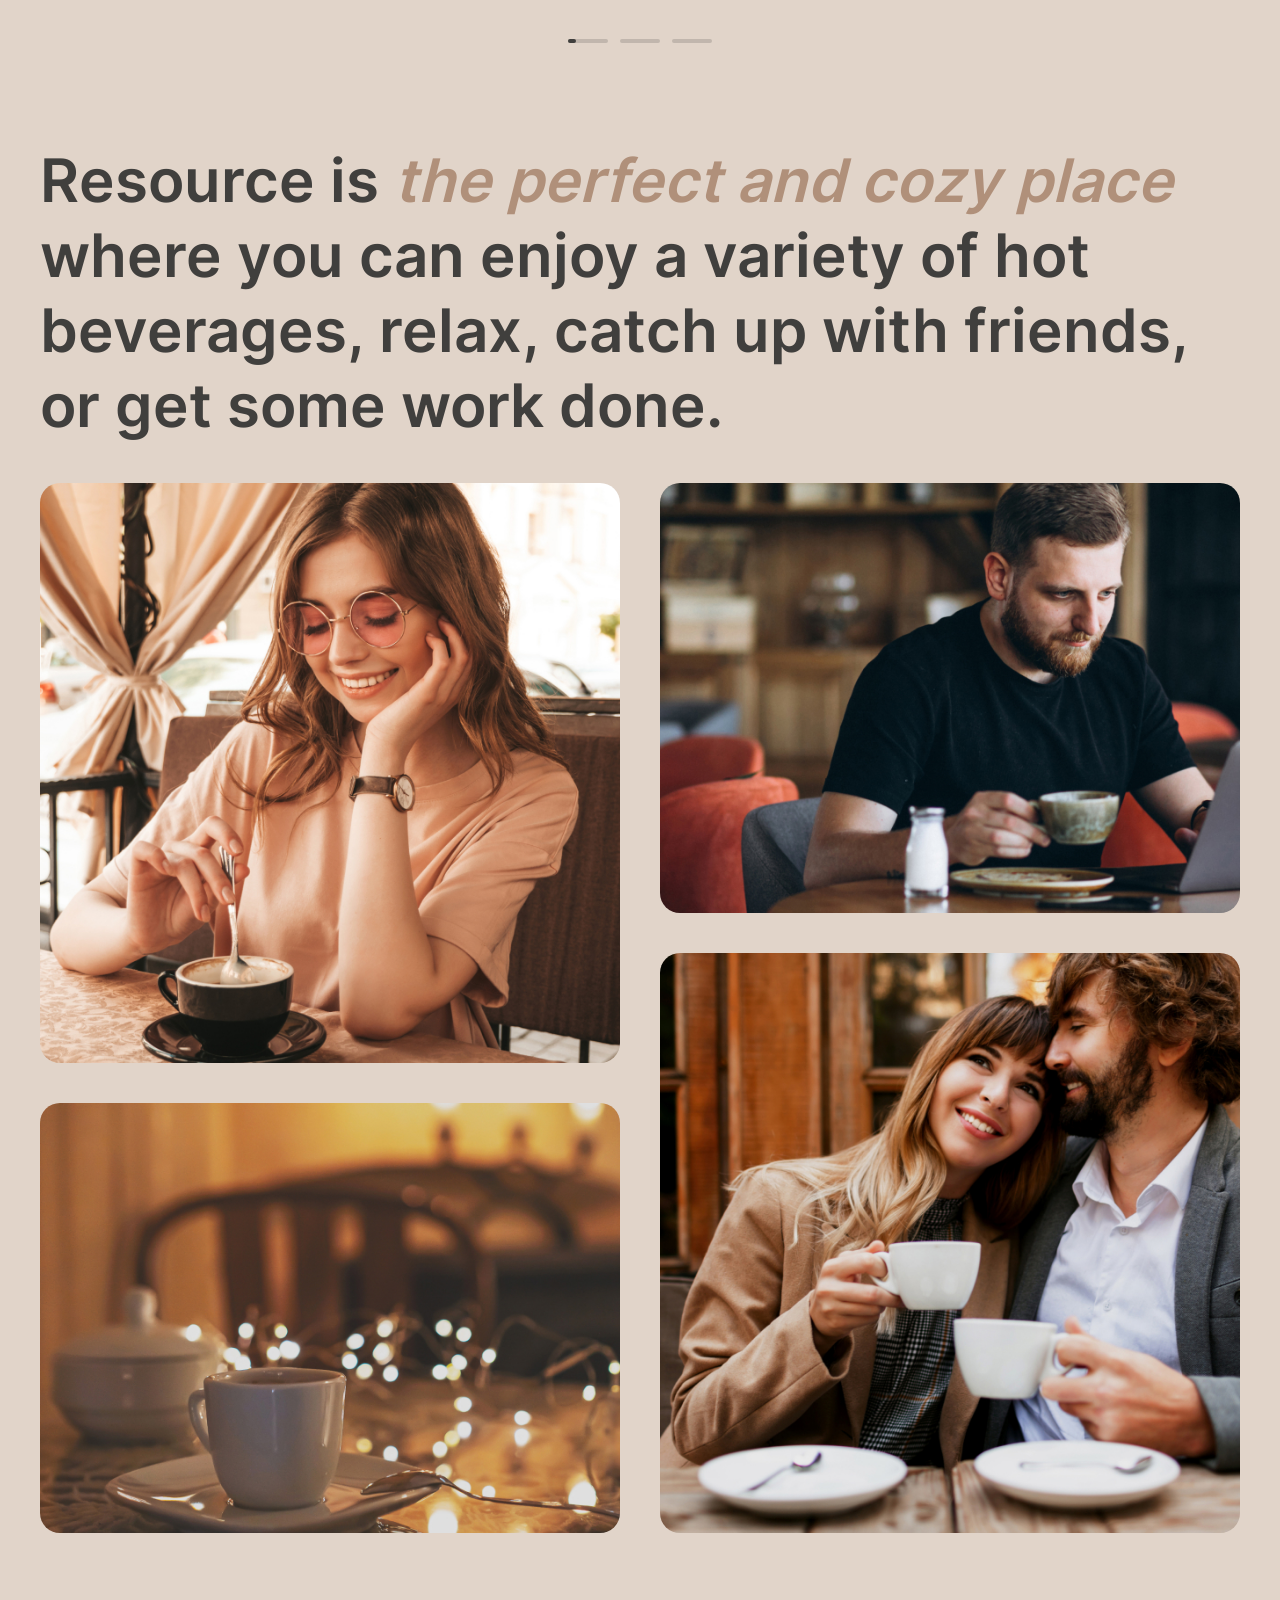
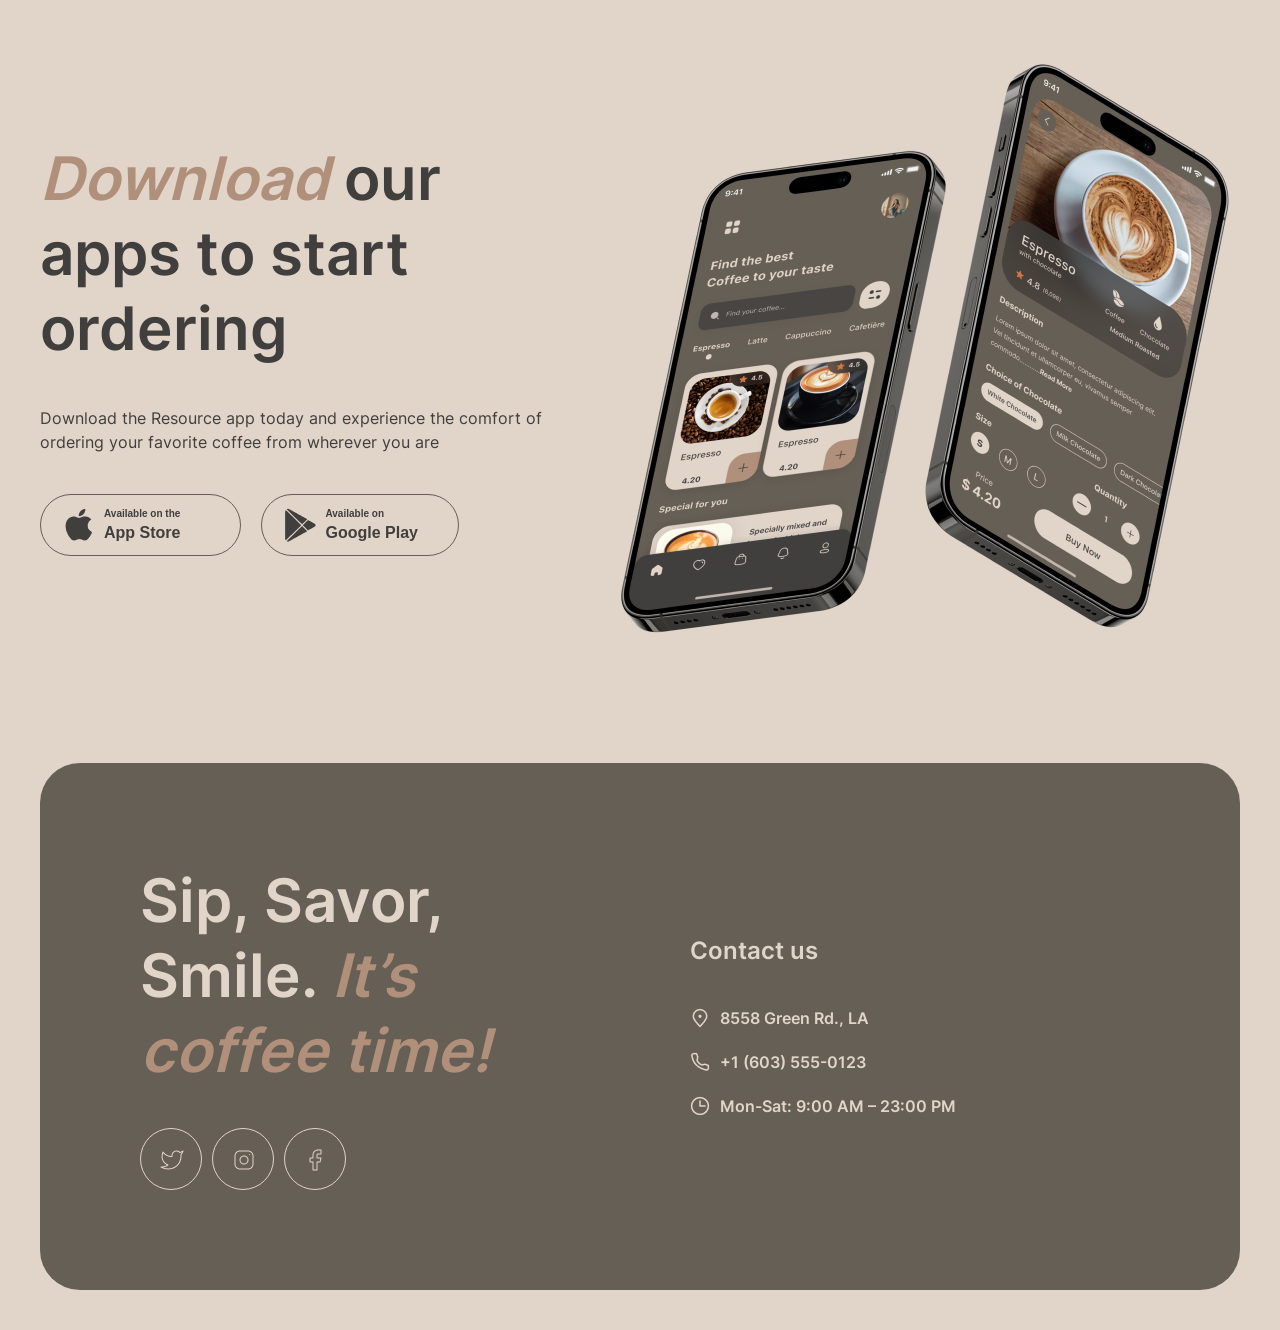
==== commit 53dd8894: "feat: add dark / light theme" ====
--- a/coffee-house/index.html
+++ b/coffee-house/index.html
@@ -12,7 +12,7 @@
 <body class="body">
     <header>
         <div class="container">
-            <a class="logo" href="/coffee-house"><img src="images/logo.svg" alt="Coffee House Logo"></a>
+            <a class="logo" href="/coffee-house"><img id="headerLogo" src="images/logo.svg" alt="Coffee House Logo"></a>
             <nav>
                 <ul>
                     <li><a href="#favorite" class="nav-link">Favorite coffee</a></li>
@@ -21,15 +21,32 @@
                     <li><a href="#footer" class="nav-link">Contact us</a></li>
                 </ul>
             </nav>
-            <a class="menu-button" href="menu">Menu</a>
-            <button class="burger"><span></span><span></span></button>
+            
+                        <div class="header-actions">
+                <button class="theme-toggle" id="themeToggle" aria-label="Toggle theme">
+                    <span class="sun-icon">
+                        <svg width="24" height="24" xmlns="http://www.w3.org/2000/svg" viewBox="0 0 36 36">
+                            <path fill="currentColor" class="st0"
+                                d="M17,10v-2c0-.55.45-1,1-1s1,.45,1,1v2c0,.55-.45,1-1,1s-1-.45-1-1ZM24.36,13.05l1.41-1.42c.39-.39.39-1.02,0-1.41-.39-.39-1.02-.39-1.41,0l-1.41,1.42c-.39.39-.39,1.02,0,1.41.39.39,1.02.39,1.41,0ZM28,17h-2c-.55,0-1,.45-1,1s.45,1,1,1h2c.55,0,1-.45,1-1s-.45-1-1-1ZM18,25c-.55,0-1,.45-1,1v2c0,.55.45,1,1,1s1-.45,1-1v-2c0-.55-.45-1-1-1ZM11.64,13.05l-1.42-1.41c-.39-.39-.39-1.03,0-1.41.39-.38,1.03-.39,1.41,0l1.41,1.41c.39.39.39,1.03,0,1.41s-1.02.39-1.4,0ZM22.95,22.95c-.39.39-.39,1.03,0,1.41l1.41,1.41c.39.39,1.03.39,1.41,0,.39-.39.39-1.03,0-1.41l-1.41-1.41c-.38-.39-1.02-.39-1.41,0ZM8,19h2c.55,0,1-.45,1-1s-.45-1-1-1h-2c-.55,0-1,.45-1,1s.45,1,1,1ZM11.64,25.78l1.41-1.41c.39-.39.39-1.03,0-1.41-.39-.38-1.03-.39-1.41,0l-1.41,1.41c-.39.39-.39,1.03,0,1.41.38.39,1.02.39,1.41,0ZM18,12c-3.31,0-6,2.69-6,6s2.69,6,6,6,6-2.69,6-6-2.69-6-6-6Z" />
+                        </svg>
+                    </span>
+                    <span class="moon-icon">
+                        <svg width="24" height="24" viewBox="0 0 36 36" fill="none" xmlns="http://www.w3.org/2000/svg">
+                            <path
+                                d="M18 9C13.03 9 9 13.03 9 18C9 22.97 13.03 27 18 27C22.97 27 27 22.97 27 18C27 17.54 26.96 17.08 26.9 16.64C25.92 18.01 24.32 18.9 22.5 18.9C19.52 18.9 17.1 16.48 17.1 13.5C17.1 11.69 17.99 10.08 19.36 9.1C18.92 9.04 18.46 9 18 9Z"
+                                fill="currentColor" />
+                        </svg>
+                    </span>
+                </button>
+                <a class="menu-button" href="menu">Menu</a>
+                <button class="burger"><span></span><span></span></button>
+            </div>
             <ul class="burger-menu">
                 <li><a href="#favorite" class="burger-link">Favorite coffee</a></li>
                 <li><a href="#about-us" class="burger-link">About</a></li>
                 <li><a href="#download" class="burger-link">Mobile app</a></li>
                 <li><a href="#footer" class="burger-link burger-last">Contact us</a></li>
-                <li><a class="burger-link burger-last2" href="menu">Menu <img src="images/coffee-cup.png"
-                            alt="icon"></a></li>
+                <li><a class="burger-link" href="menu">Menu</a></li>
             </ul>
         </div>
     </header>
--- a/coffee-house/styles.css
+++ b/coffee-house/styles.css
@@ -1,3 +1,25 @@
+:root {
+  --bg-page: #E1D4C9;
+  --bg-container: #665F55;
+  --bg-overlay: rgba(64, 63, 61, 0.8);
+  --text-primary: #403F3D;
+  --text-inverse: #E1D4C9;
+  --text-accent: #B0907A;
+  --border-primary: #C1B6AD;
+  --border-inverse: #665F55;
+}
+
+[data-theme="dark"] {
+  --bg-page: #292826;
+  --bg-container: #403F3D;
+  --bg-overlay: rgba(41, 40, 38, 0.8);
+  --text-primary: #E1D4C9;
+  --text-inverse: #E1D4C9;
+  --text-accent: #B0907A;
+  --border-primary: #665F55;
+  --border-inverse: #C1B6AD;
+}
+
 @font-face {
   font-display: swap;
   font-family: "Inter";
@@ -5,6 +27,7 @@
   font-weight: 400;
   src: url("fonts/inter-v13-latin-regular.woff2") format("woff2");
 }
+
 @font-face {
   font-display: swap;
   font-family: "Inter";
@@ -12,6 +35,7 @@
   font-weight: 600;
   src: url("fonts/inter-v13-latin-600.woff2") format("woff2");
 }
+
 html {
   scroll-behavior: smooth;
 }
@@ -23,8 +47,9 @@
   font-size: 16px;
   font-weight: 400;
   line-height: 150%;
-  background: #E1D4C9;
-  color: #403F3D;
+  background: var(--bg-page);
+  color: var(--text-primary);
+  transition: background-color 0.3s ease, color 0.3s ease;
 }
 
 .overflow {
@@ -35,6 +60,7 @@
   transform: rotate(45deg);
   top: 50%;
 }
+
 .body.overflow .burger span:last-of-type {
   transform: rotate(-45deg);
 }
@@ -45,13 +71,16 @@
   display: flex;
   flex-wrap: wrap;
 }
+
 @media screen and (max-width: 380px) {
   .container {
     margin: 0 16px;
   }
 }
 
-h1, h2, h3 {
+h1,
+h2,
+h3 {
   margin: 0;
   font-weight: 600;
 }
@@ -60,6 +89,7 @@
   font-size: 72px;
   line-height: 105%;
 }
+
 @media screen and (max-width: 700px) {
   h1 {
     font-size: 42px;
@@ -71,6 +101,7 @@
   font-size: 60px;
   line-height: 125%;
 }
+
 @media screen and (max-width: 700px) {
   h2 {
     font-size: 32px;
@@ -94,7 +125,7 @@
 
 .fontAccent {
   font-style: italic;
-  color: #B0907A;
+  color: var(--text-accent);
 }
 
 .caption {
@@ -103,11 +134,12 @@
   line-height: 140%;
 }
 
-a, button {
+a,
+button {
   font-weight: 600;
   line-height: 150%;
   text-decoration: none;
-  color: #403F3D;
+  color: var(--text-primary);
   border: none;
   background: none;
   cursor: pointer;
@@ -116,6 +148,7 @@
 a {
   position: relative;
 }
+
 a::after {
   content: "";
   position: absolute;
@@ -124,9 +157,10 @@
   width: 0%;
   transition: width 0.3s ease;
   height: 2px;
-  background: #403F3D;
+  background: var(--text-primary);
   border-radius: 25px;
 }
+
 @media (hover: hover) {
   a:hover::after {
     width: 100%;
@@ -137,14 +171,17 @@
   padding: 20px 0px;
   border-radius: 100px;
   font-size: 16px;
-  background: #E1D4C9;
-}
+  background: var(--bg-page);
+}
+
 .button-primary::after {
   content: none;
 }
+
 .button-primary span {
   position: relative;
 }
+
 .button-primary span::before {
   transition: opacity 0.3s ease;
   content: "";
@@ -155,6 +192,7 @@
   right: -30px;
   opacity: 0;
 }
+
 @media (hover: hover) {
   .button-primary:hover span::before {
     opacity: 1;
@@ -164,15 +202,16 @@
 .button-icon-dark {
   padding: 29px;
   border-radius: 100%;
-  border: 1px solid #403F3D;
+  border: 1px solid var(--text-primary);
   background-image: url([data-uri]);
   background-repeat: no-repeat;
   background-position: center;
   transition: all 0.3s ease;
 }
+
 @media (hover: hover) {
   .button-icon-dark:hover {
-    background-color: #403F3D;
+    background-color: var(--text-primary);
     background-image: url([data-uri]);
   }
 }
@@ -181,45 +220,92 @@
   padding: 12px 60px 10px 20px;
   border-radius: 100px;
   font-size: 16px;
-  border: 1px solid #665F55;
+  border: 1px solid var(--border-inverse);
   transition: background-color 0.3s ease;
 }
+
 @media (hover: hover) {
   .button-app:hover {
-    background-color: #665F55;
-    color: #E1D4C9;
-  }
+    background-color: var(--border-inverse);
+    color: var(--text-inverse);
+  }
+
   .button-app:hover span[class^=icon-] {
     filter: invert(100%);
   }
 }
 
-.burger {
+header {
+  margin: 20px 0;
+}
+
+header .logo {
+  z-index: 1000;
+}
+
+header .logo::after {
+  content: none;
+  margin: 20px 0;
+}
+
+header .container {
+  justify-content: space-between;
+  align-items: center;
+}
+
+header ul {
+  display: flex;
+  gap: 40px;
+}
+
+header .burger {
+  display: none;
+}
+
+header .menu-button {
+  padding-right: 28px;
+  position: relative;
+}
+
+header .menu-button::before {
+  content: "";
+  position: absolute;
+  width: 20px;
+  height: 20px;
+  background: url("images/css_sprites.png") -10px -50px;
+  right: 0;
+}
+
+header a {
+  display: flex;
+}
+
+.header-actions {
+  display: flex;
+  align-items: center;
+  gap: 24px;
+}
+
+.burger,
+.theme-toggle {
   z-index: 199;
 }
+
 .burger-link {
   font-size: 32px;
   font-weight: 600;
   line-height: 125%;
 }
+
 .burger-link.menu-button::before {
   width: 40px;
   height: 40px;
 }
-.burger-last {
-  margin-top: 160px;
-}
-@media screen and (max-width: 700px) {
-  .burger-last {
-    margin-top: 0;
-  }
-}
-.burger-last2 {
-  margin-top: 40px;
-}
+
 .burger-last2 img {
   padding-left: 15px;
 }
+
 .burger-menu {
   display: none;
   position: fixed;
@@ -234,75 +320,35 @@
   right: 0;
   bottom: 0;
   z-index: 101;
-  background: #E1D4C9;
+  background: var(--bg-page);
   padding-top: 160px;
   gap: 60px;
 }
-@media screen and (max-width: 768px) {
+
+@media screen and (max-width: 843px) {
   .burger-menu {
     display: flex;
   }
-}
-.burger-show {
-  transform: translateX(0);
-}
-
-section {
-  margin-bottom: 100px;
-}
-
-header {
-  margin: 20px 0;
-}
-header .logo {
-  z-index: 1000;
-}
-header .logo::after {
-  content: none;
-  margin: 20px 0;
-}
-header .container {
-  justify-content: space-between;
-  align-items: center;
-}
-header ul {
-  display: flex;
-  gap: 40px;
-}
-header .burger {
-  display: none;
-}
-header .menu-button {
-  padding-right: 28px;
-  position: relative;
-}
-header .menu-button::before {
-  content: "";
-  position: absolute;
-  width: 20px;
-  height: 20px;
-  background: url("images/css_sprites.png") -10px -50px;
-  right: 0;
-}
-header a {
-  display: flex;
-}
-@media screen and (max-width: 768px) {
-  header .menu-button, header nav {
+
+  header .menu-button,
+  header nav {
     display: none;
   }
+
   header .burger-link.menu-button {
     display: flex;
   }
+
   header .burger {
     display: flex;
     flex-direction: column;
-    border: 1px solid #665F55;
+    border: 1px solid var(--border-inverse);
     border-radius: 100px;
     padding: 21px;
     position: relative;
     text-align: center;
   }
+
   header .burger span {
     transition: all 0.5s ease;
     position: absolute;
@@ -310,23 +356,94 @@
     left: 30%;
     width: 17px;
     height: 1.5px;
-    background-color: #403F3D;
-  }
+    background-color: var(--text-primary);
+  }
+
   header .burger span:last-of-type {
     top: 58%;
   }
 }
 
+.burger-show {
+  transform: translateX(0);
+}
+
+.theme-toggle {
+  display: inline-flex;
+  align-items: center;
+  justify-content: space-between;
+  gap: 8px;
+  height: 44px;
+  padding: 3px;
+  color: var(--text-primary);
+  border-radius: 100px;
+  border: 1px solid var(--border-primary);
+  background: transparent;
+  cursor: pointer;
+  box-sizing: border-box;
+}
+
+.theme-toggle .sun-icon,
+.theme-toggle .moon-icon {
+  display: inline-flex;
+  align-items: center;
+  justify-content: center;
+  width: 32px;
+  height: 32px;
+  border-radius: 50%;
+  transition: background-color 0.3s ease, color 0.3s ease;
+}
+
+:root:not([data-theme="dark"]) .theme-toggle .sun-icon {
+  background-color: var(--text-accent);
+  color: var(--text-inverse);
+}
+
+:root:not([data-theme="dark"]) .theme-toggle .moon-icon {
+  background-color: transparent;
+  color: var(--text-primary);
+}
+
+@media (hover: hover) {
+  :root:not([data-theme="dark"]) .theme-toggle:hover .moon-icon {
+    background-color: var(--bg-container);
+    color: var(--text-inverse);
+  }
+}
+
+[data-theme="dark"] .theme-toggle .moon-icon {
+  background-color: var(--text-accent);
+  color: var(--text-primary);
+}
+
+[data-theme="dark"] .theme-toggle .sun-icon {
+  background-color: transparent;
+  color: var(--text-primary);
+}
+
+@media (hover: hover) {
+  [data-theme="dark"] .theme-toggle:hover .sun-icon {
+    background-color: var(--bg-container);
+    color: var(--text-primary);
+  }
+}
+
+section {
+  margin-bottom: 100px;
+}
+
 .welcome {
-  color: #E1D4C9;
-}
+  color: var(--text-inverse);
+}
+
 .welcome video {
   -o-object-fit: cover;
-     object-fit: cover;
+  object-fit: cover;
   height: 100%;
   width: 100%;
   filter: brightness(0.6);
 }
+
 .welcome-content {
   margin: 100px;
   display: flex;
@@ -336,11 +453,13 @@
   position: absolute;
   left: 0;
 }
+
 @media screen and (max-width: 1370px) {
   .welcome-content {
     max-width: 100%;
   }
 }
+
 .welcome .container {
   position: relative;
   max-width: 1360px;
@@ -351,26 +470,32 @@
   border-radius: 40px;
   margin-bottom: 100px;
 }
+
 .welcome a {
   width: 200px;
   text-align: center;
 }
+
 @media screen and (max-width: 795px) {
   .welcome-content {
     flex-basis: 100%;
     margin: 100px 60px;
   }
+
   .welcome .button-primary span {
     margin-right: 30px;
   }
+
   .welcome .button-primary span:before {
     opacity: 1;
   }
 }
+
 @media screen and (max-width: 490px) {
   .welcome .container {
     height: 552px;
   }
+
   .welcome-content {
     margin: 60px 16px;
   }
@@ -383,11 +508,13 @@
   overflow: hidden;
   justify-content: flex-start;
 }
+
 .favorite-overflow {
   width: 100%;
   display: flex;
   transition: transform 0.8s ease-in-out;
 }
+
 .favorite-item {
   display: flex;
   flex-direction: column;
@@ -396,72 +523,90 @@
   text-align: center;
   width: 100%;
 }
+
 .favorite-controls {
   display: flex;
   gap: 12px;
 }
-.favorite-control-box, .favorite-control {
+
+.favorite-control-box,
+.favorite-control {
   height: 4px;
   width: 40px;
   border-radius: 30px;
-  background: #C1B6AD;
-}
+  background: var(--border-primary);
+}
+
 .favorite-control {
-  background-color: #403F3D;
+  background-color: var(--text-primary);
   width: 0%;
   transition: width 1s linear;
 }
+
 .favorite .container {
   flex-direction: column;
   align-items: center;
   justify-content: center;
   position: relative;
 }
+
 .favorite p {
   margin: 16px;
   text-align: center;
 }
+
 .favorite img {
   margin-bottom: 20px;
   max-width: 480px;
   max-height: 480px;
 }
+
 .favorite button {
   position: absolute;
   top: 51%;
 }
+
 .favorite .prev {
   left: 5px;
   transform-origin: center;
   transform: rotate(180deg);
 }
+
 .favorite .next {
   right: 5px;
 }
+
 @media screen and (max-width: 768px) {
   .favorite-wrapper {
     max-width: 350px;
   }
+
   .favorite h2 {
     text-align: center;
   }
+
   .favorite .prev {
     left: 0;
     top: 55%;
   }
+
   .favorite .next {
     right: 0;
     top: 55%;
   }
 }
+
 @media screen and (max-width: 550px) {
   .favorite-item {
     max-width: unset;
   }
+
   .favorite-item p {
     margin: 16px 0;
   }
-  .favorite .next, .favorite .prev {
+
+  .favorite .next,
+  .favorite .prev {
     display: none;
   }
 }
@@ -469,27 +614,32 @@
 .about-us {
   margin-bottom: 60px;
 }
+
 @media screen and (max-width: 768px) {
   .about-us {
     margin-bottom: 85px;
   }
 }
+
 .about-us .container {
   flex-direction: column;
 }
+
 .about-us-gallery {
   margin-top: 40px;
   -moz-column-count: 2;
-       column-count: 2;
+  column-count: 2;
   -moz-column-gap: 40px;
-       column-gap: 40px;
-}
+  column-gap: 40px;
+}
+
 @media screen and (max-width: 768px) {
   .about-us-gallery {
     display: flex;
     flex-flow: column wrap;
   }
 }
+
 .about-us-gallery .img-container {
   border-radius: 20px;
   max-width: 100%;
@@ -499,57 +649,69 @@
   grid-column: 1;
   overflow: hidden;
 }
+
 @media screen and (max-width: 768px) {
   .about-us-gallery .img-container {
     min-width: 100%;
   }
 }
+
 @media (hover: hover) {
   .about-us-gallery .img-container:hover img {
     transform: scale(1);
   }
 }
+
 .about-us-gallery .img-container img {
   transition: all 0.3s ease;
   transform: scale(1.1);
   transform-origin: center;
   width: 100%;
 }
+
 @media screen and (max-width: 380px) {
   .about-us-gallery .img-container img {
     transform: translateX(-189px);
     width: unset;
   }
 }
+
 .about-us-gallery figure {
   margin: 0;
   display: grid;
   grid-template-rows: 1fr auto;
   margin-bottom: 40px;
   -moz-column-break-inside: avoid;
-       break-inside: avoid;
-}
+  break-inside: avoid;
+}
+
 .about-us-gallery figure:first-of-type .img-container {
   max-width: 660px;
   max-height: 590px;
 }
+
 .about-us-gallery figure:nth-of-type(2) .img-container {
   max-width: 660px;
   max-height: 430px;
 }
+
 .about-us-gallery figure:nth-of-type(3) .img-container {
   max-width: 660px;
   max-height: 430px;
 }
+
 .about-us-gallery figure:last-of-type .img-container {
   max-width: 660px;
   max-height: 590px;
 }
+
 @media screen and (max-width: 768px) {
   .about-us-gallery figure {
     margin-bottom: 14px;
   }
-  .about-us-gallery figure:nth-of-type(2) .img-container, .about-us-gallery figure:nth-of-type(3) .img-container {
+
+  .about-us-gallery figure:nth-of-type(2) .img-container,
+  .about-us-gallery figure:nth-of-type(3) .img-container {
     display: none;
   }
 }
@@ -557,54 +719,65 @@
 .download .container {
   justify-content: space-between;
 }
+
 .download-content {
   display: flex;
   flex-direction: column;
   justify-content: center;
   flex-basis: 45%;
 }
+
 @media screen and (max-width: 768px) {
   .download-content {
     flex-basis: 100%;
   }
 }
+
 .download .button-app-container {
   display: flex;
   flex-wrap: wrap;
   gap: 20px;
 }
+
 .download p {
   margin: 40px 0;
 }
+
 .download button {
   display: flex;
 }
+
 .download button .icon-google {
   width: 36px;
   height: 36px;
   background: url("images/css_sprites.png") -10px -358px;
 }
+
 .download button .icon-apple {
   width: 36px;
   height: 36px;
   background: url("images/css_sprites.png") -10px -302px;
 }
+
 .download button .text {
   display: flex;
   flex-direction: column;
   padding-left: 7px;
   text-align: left;
 }
+
 @media screen and (max-width: 768px) {
   .download img {
     margin: 102px auto 0;
   }
 }
+
 @media screen and (max-width: 765px) {
   .download img {
     width: 100%;
   }
 }
+
 @media screen and (max-width: 380px) {
   .download img {
     margin-top: 42px;
@@ -612,110 +785,138 @@
 }
 
 .footer {
-  color: #E1D4C9;
+  color: var(--text-inverse);
   margin-bottom: 40px;
 }
+
 .footer a {
-  color: #E1D4C9;
-}
-.footer h2, .footer h3 {
+  color: var(--text-inverse);
+}
+
+.footer h2,
+.footer h3 {
   margin-bottom: 40px;
 }
-.footer-left, .footer-right {
+
+.footer-left,
+.footer-right {
   flex: 1 1 0;
 }
+
 .footer-container {
   display: flex;
   flex-wrap: wrap;
-  background-color: #665F55;
+  background-color: var(--bg-container);
   padding: 100px;
   align-items: center;
   border-radius: 40px;
   width: 100%;
 }
+
 @media screen and (max-width: 768px) {
   .footer-container {
     padding: 100px 60px;
   }
 }
+
 @media screen and (max-width: 380px) {
   .footer-container {
     padding: 60px 15px;
   }
 }
+
 .footer-left a::after {
   content: none;
 }
+
 .footer-left ul {
   display: flex;
   gap: 10px;
 }
+
 .footer-left ul i {
   width: 24px;
   height: 24px;
   display: block;
   margin: 19px;
 }
+
 .footer-left ul i::after {
   content: none;
 }
+
 .footer-left ul li {
   width: 60px;
   height: 60px;
   border-radius: 100%;
-  border: 1px solid #E1D4C9;
+  border: 1px solid var(--text-inverse);
   cursor: pointer;
   transition: all 0.3s ease;
 }
+
 @media (hover: hover) {
   .footer-left ul li:hover {
-    background-color: #E1D4C9;
-  }
+    background-color: var(--text-inverse);
+  }
+
   .footer-left ul li:hover i {
     filter: invert(1);
   }
 }
+
 .footer-left ul li:first-of-type i {
   background: url("images/css_sprites.png") -10px -258px;
 }
+
 .footer-left ul li:nth-of-type(2) i {
   background: url("images/css_sprites.png") -10px -214px;
 }
+
 .footer-left ul li:last-of-type i {
   background: url("images/css_sprites.png") -10px -170px;
 }
+
 .footer-right {
   margin-left: 100px;
 }
+
 .footer-right ul {
   display: flex;
   flex-direction: column;
   gap: 20px;
 }
+
 .footer-right a::after {
-  background-color: #E1D4C9;
-}
+  background-color: var(--text-inverse);
+}
+
 .footer-right li:first-of-type a {
   background: url("images/css_sprites.png") -10px -130px no-repeat;
 }
+
 .footer-right li:nth-of-type(2) a {
   background: url("images/css_sprites.png") -10px -90px no-repeat;
 }
+
 .footer-right li:last-of-type a {
   background: url("images/css_sprites.png") -10px -10px no-repeat;
 }
+
 .footer-right a {
   padding-left: 30px;
 }
+
 @media screen and (max-width: 768px) {
   .footer-right {
     margin-left: 0;
     margin-top: 100px;
   }
+
   .footer-left {
     flex: unset;
   }
 }
+
 @media screen and (max-width: 380px) {
   .footer-right {
     margin-top: 40px;
@@ -728,144 +929,7 @@
     line-height: 115%;
   }
 }
-body.menu .menu-columns {
-  display: flex;
-  flex-flow: row wrap;
-  justify-content: center;
-  width: 100%;
-  gap: 40px;
-}
-body.menu .menu-columns-item {
-  flex: 0 0 20%;
-  border-radius: 40px;
-  outline: 1px solid #C1B6AD;
-  cursor: pointer;
-}
-body.menu .menu-columns-item-text {
-  margin: 20px;
-  display: flex;
-  flex-direction: column;
-}
-body.menu .menu-columns-item-text p {
-  margin: 12px 0;
-}
-@media screen and (max-width: 768px) {
-  body.menu .menu-columns-item {
-    flex-basis: 45%;
-    flex-grow: 0;
-  }
-  body.menu .menu-columns-item:nth-of-type(8), body.menu .menu-columns-item:nth-of-type(7), body.menu .menu-columns-item:nth-of-type(6), body.menu .menu-columns-item:nth-of-type(5) {
-    display: none;
-  }
-}
-@media (hover: hover) {
-  body.menu .menu-columns-item:hover .img-box img {
-    transform: scale(1);
-  }
-}
-body.menu .menu-columns .img-box {
-  width: 310px;
-  height: 310px;
-  border-radius: 40px;
-  overflow: hidden;
-  display: flex;
-}
-body.menu .menu-columns .img-box img {
-  transform: scale(1.1);
-  transform-origin: center;
-  transition: all 0.3s ease;
-}
-body.menu .menu-list .container {
-  flex-direction: column;
-  align-items: center;
-}
-@media screen and (max-width: 768px) {
-  body.menu .menu-list {
-    margin-bottom: 90px;
-  }
-}
-body.menu .menu-list ul {
-  display: flex;
-  justify-content: center;
-  gap: 16px;
-  margin-bottom: 40px;
-}
-@media screen and (max-width: 400px) {
-  body.menu .menu-list ul {
-    gap: 6px;
-    width: 100%;
-  }
-}
-body.menu .menu-list ul .active {
-  background-color: #665F55;
-  color: #E1D4C9;
-  border-color: #665F55;
-}
-body.menu .menu-list ul .active i {
-  background-color: #E1D4C9;
-}
-body.menu .menu-list ul button {
-  border: 1px solid #C1B6AD;
-  border-radius: 100px;
-  display: flex;
-  align-items: center;
-  padding: 8px;
-  padding-right: 18px;
-  font-size: 16px;
-  transition: all 0.3s ease;
-}
-@media (hover: hover) {
-  body.menu .menu-list ul button:hover {
-    background-color: #665F55;
-    color: #E1D4C9;
-    border-color: #665F55;
-  }
-  body.menu .menu-list ul button:hover i {
-    background-color: #E1D4C9;
-  }
-}
-body.menu .menu-list ul button i {
-  padding: 6.5px;
-  background-color: #C1B6AD;
-  border-radius: 50px;
-  margin-right: 8px;
-  display: inline-block;
-}
-body.menu .menu-list ul button i::before {
-  content: "";
-  display: block;
-  left: 0;
-  background: url("images/lazy_me.png") -10px -10px;
-  width: 17px;
-  height: 17px;
-}
-body.menu .menu-list li:nth-of-type(2) i::before {
-  background: url("images/lazy_me.png") -10px -47px;
-}
-body.menu .menu-list li:last-of-type i::before {
-  background: url("images/lazy_me.png") -10px -84px;
-}
-body.menu .menu-list .refresh {
-  display: none;
-}
-body.menu .menu-list .refresh svg {
-  fill: none;
-  transition: fill 0.3s ease;
-}
-@media (hover: hover) {
-  body.menu .menu-list .refresh:hover svg {
-    fill: #665F55;
-  }
-  body.menu .menu-list .refresh:hover svg path {
-    stroke: #C1B6AD;
-  }
-}
-@media screen and (max-width: 768px) {
-  body.menu .menu-list .refresh {
-    display: block;
-    width: 100%;
-  }
-}
+
 body.menu h1 {
   font-size: 60px;
   line-height: 125%;
@@ -873,22 +937,417 @@
   width: 60%;
   margin-bottom: 39px;
 }
+
 @media screen and (max-width: 768px) {
   body.menu h1 {
     width: 100%;
     margin: 0 auto 40px auto;
   }
 }
+
 @media screen and (max-width: 520px) {
   body.menu h1 {
     font-size: 32px;
     line-height: 125%;
   }
 }
+
 body.menu .menu-button {
   cursor: default;
 }
+
 body.menu .menu-button::after {
   width: 100%;
   bottom: -2px;
-}/*# sourceMappingURL=styles.css.map */+}
+
+body.menu .menu-columns {
+  display: flex;
+  flex-flow: row wrap;
+  justify-content: center;
+  width: 100%;
+  gap: 40px;
+  transition: opacity 0.5s linear;
+  opacity: 1;
+}
+
+body.menu .menu-columns.show .refresh {
+  display: none;
+  opacity: 0;
+}
+
+body.menu .menu-columns-item {
+  flex: 0 0 20%;
+  border-radius: 40px;
+  outline: 1px solid var(--border-primary);
+  cursor: pointer;
+  position: relative;
+  padding-bottom: 30px;
+  background: var(--bg-page);
+}
+
+body.menu .menu-columns-item .price {
+  position: absolute;
+  bottom: 20px;
+}
+
+body.menu .menu-columns-item-text {
+  margin: 20px;
+  display: flex;
+  flex-direction: column;
+}
+
+body.menu .menu-columns-item-text p {
+  margin: 12px 0;
+}
+
+@media screen and (max-width: 768px) {
+  body.menu .menu-columns-item {
+    flex-basis: 45%;
+    flex-grow: 0;
+  }
+
+  body.menu .menu-columns-item:nth-of-type(8),
+  body.menu .menu-columns-item:nth-of-type(7),
+  body.menu .menu-columns-item:nth-of-type(6),
+  body.menu .menu-columns-item:nth-of-type(5) {
+    display: none;
+    opacity: 0;
+    transition: opacity 2s linear;
+  }
+
+  body.menu .menu-columns.show .menu-columns-item:nth-of-type(8),
+  body.menu .menu-columns.show .menu-columns-item:nth-of-type(7),
+  body.menu .menu-columns.show .menu-columns-item:nth-of-type(6),
+  body.menu .menu-columns.show .menu-columns-item:nth-of-type(5) {
+    display: block;
+    opacity: 1;
+  }
+}
+
+@media (hover: hover) {
+  body.menu .menu-columns-item:hover .img-box img {
+    transform: scale(1);
+  }
+}
+
+body.menu .menu-columns .img-box {
+  width: 310px;
+  height: 310px;
+  border-radius: 40px;
+  overflow: hidden;
+  display: flex;
+}
+
+body.menu .menu-columns .img-box img {
+  transform: scale(1.1);
+  transform-origin: center;
+  transition: all 0.3s ease;
+}
+
+body.menu .menu-list .container {
+  flex-direction: column;
+  align-items: center;
+}
+
+@media screen and (max-width: 768px) {
+  body.menu .menu-list {
+    margin-bottom: 90px;
+  }
+}
+
+body.menu .menu-list ul {
+  display: flex;
+  justify-content: center;
+  gap: 16px;
+  margin-bottom: 40px;
+}
+
+@media screen and (max-width: 400px) {
+  body.menu .menu-list ul {
+    gap: 6px;
+    width: 100%;
+  }
+}
+
+body.menu .menu-list .refresh {
+  display: none;
+}
+
+body.menu .menu-list .refresh svg {
+  fill: none;
+  transition: fill 0.3s ease;
+}
+
+@media (hover: hover) {
+  body.menu .menu-list .refresh:hover svg {
+    fill: var(--border-inverse);
+  }
+
+  body.menu .menu-list .refresh:hover svg path {
+    stroke: var(--border-primary);
+  }
+}
+
+@media screen and (max-width: 768px) {
+  body.menu .menu-list .refresh {
+    display: block;
+    width: 100%;
+  }
+}
+
+body.menu .menu-list ul button {
+  border: 1px solid var(--border-primary);
+  background-color: transparent;
+  color: var(--text-primary);
+  border-radius: 100px;
+  display: flex;
+  align-items: center;
+  padding: 8px 18px 8px 8px;
+  font-size: 16px;
+  font-weight: 600;
+  transition: all 0.3s ease;
+}
+
+body.menu .menu-list ul button i {
+  width: 30px;
+  height: 30px;
+  border-radius: 50%;
+  margin-right: 8px;
+  display: inline-flex;
+  align-items: center;
+  justify-content: center;
+  background-color: var(--border-primary);
+  transition: all 0.3s ease;
+}
+
+body.menu .menu-list ul button i::before {
+  content: "";
+  display: block;
+  background: url("images/lazy_me.png") -10px -10px;
+  width: 17px;
+  height: 17px;
+}
+
+body.menu .menu-list li:nth-of-type(2) i::before {
+  background: url("images/lazy_me.png") -10px -47px;
+}
+
+body.menu .menu-list li:last-of-type i::before {
+  background: url("images/lazy_me.png") -10px -84px;
+}
+
+body.menu .menu-list ul .active,
+body.menu .menu-list ul button:not(.active):hover {
+  background-color: var(--bg-container);
+  color: var(--text-inverse);
+  border-color: var(--bg-container);
+}
+
+body.menu .menu-list ul .active i,
+body.menu .menu-list ul button:not(.active):hover i {
+  background-color: var(--bg-page);
+}
+
+[data-theme="dark"] body.menu .menu-list ul button {
+  border-color: var(--border-primary);
+  background-color: transparent;
+  color: var(--text-primary);
+}
+
+[data-theme="dark"] body.menu .menu-list ul button i {
+  background-color: var(--border-primary);
+}
+
+[data-theme="dark"] body.menu .menu-list ul .active,
+[data-theme="dark"] body.menu .menu-list ul button:not(.active):hover {
+  background-color: var(--bg-container);
+  color: var(--text-primary);
+  border-color: var(--bg-container);
+}
+
+[data-theme="dark"] body.menu .menu-list ul .active i,
+[data-theme="dark"] body.menu .menu-list ul button:not(.active):hover i {
+  background-color: var(--bg-page);
+}
+
+.opacity {
+  opacity: 0;
+}
+
+.modal-backdrop {
+  position: fixed;
+  top: 0;
+  left: 0;
+  right: 0;
+  bottom: 0;
+  background: var(--bg-overlay);
+  display: flex;
+  align-items: center;
+  justify-content: center;
+  z-index: 1000;
+  opacity: 0;
+  pointer-events: none;
+  transition: opacity 0.3s ease;
+}
+
+.modal-backdrop.open {
+  opacity: 1;
+  pointer-events: all;
+}
+
+.modal-content {
+  background: var(--bg-page);
+  border: 1px solid var(--border-primary);
+  border-radius: 40px;
+  padding: 16px;
+  max-width: 800px;
+  width: calc(100% - 32px);
+  display: flex;
+  gap: 20px;
+  box-sizing: border-box;
+}
+
+.modal-img-box {
+  width: 310px;
+  height: 310px;
+  border-radius: 40px;
+  overflow: hidden;
+  flex-shrink: 0;
+}
+
+.modal-img-box img {
+  width: 100%;
+  height: 100%;
+  object-fit: cover;
+}
+
+.modal-details {
+  display: flex;
+  flex-direction: column;
+  flex: 1;
+}
+
+.modal-description {
+  margin: 12px 0 20px 0;
+}
+
+.modal-group {
+  margin-bottom: 20px;
+}
+
+.modal-group-title {
+  display: block;
+  margin-bottom: 8px;
+}
+
+.modal-options {
+  display: flex;
+  gap: 8px;
+  flex-wrap: wrap;
+}
+
+.modal-option-btn {
+  border: 1px solid var(--border-primary);
+  border-radius: 100px;
+  display: flex;
+  align-items: center;
+  padding: 8px;
+  padding-right: 18px;
+  font-size: 16px;
+  color: var(text-accent);
+  transition: all 0.3s ease;
+}
+
+.modal-option-btn .icon {
+  width: 30px;
+  height: 30px;
+  background-color: var(--border-primary);
+  color: var(--text-primary);
+  border-radius: 50%;
+  margin-right: 8px;
+  display: inline-flex;
+  align-items: center;
+  justify-content: center;
+  font-size: 16px;
+  font-weight: 600;
+}
+
+.modal-option-btn.active {
+  background-color: var(--bg-container);
+  color: var(--text-inverse);
+  border-color: var(--border-inverse);
+}
+
+.modal-option-btn.active .icon {
+  background-color: var(--text-inverse);
+  color: var(--text-accent);
+}
+
+.modal-total {
+  display: flex;
+  justify-content: space-between;
+  align-items: center;
+  margin-bottom: 20px;
+}
+
+.modal-info {
+  display: flex;
+  gap: 8px;
+  align-items: flex-start;
+  padding-top: 12px;
+  border-top: 1px solid var(--border-primary);
+  margin-bottom: 20px;
+}
+
+.modal-info .info-icon {
+  display: inline-flex;
+  align-items: center;
+  justify-content: center;
+  width: 16px;
+  height: 16px;
+  border: 1px solid var(--text-primary);
+  border-radius: 50%;
+  font-size: 10px;
+  font-weight: 600;
+  flex-shrink: 0;
+}
+
+.modal-close-btn {
+  width: 100%;
+  padding: 10px;
+  border-radius: 100px;
+  border: 1px solid var(--border-inverse);
+  color: var(--text-primary);
+  transition: all 0.3s ease;
+}
+
+@media (hover: hover) {
+  .modal-option-btn:hover {
+    background-color: var(--border-inverse);
+    color: var(--text-inverse);
+    border-color: var(--border-inverse);
+  }
+
+  .modal-option-btn:hover .icon {
+    background-color: var(--text-inverse);
+    color: var(--text-accent);
+  }
+
+  .modal-close-btn:hover {
+    background-color: var(--border-inverse);
+    color: var(--text-inverse);
+  }
+}
+
+@media screen and (max-width: 680px) {
+  .modal-content {
+    flex-direction: column;
+    max-height: 90vh;
+    overflow-y: auto;
+  }
+
+  .modal-img-box {
+    display: none;
+  }
+}
